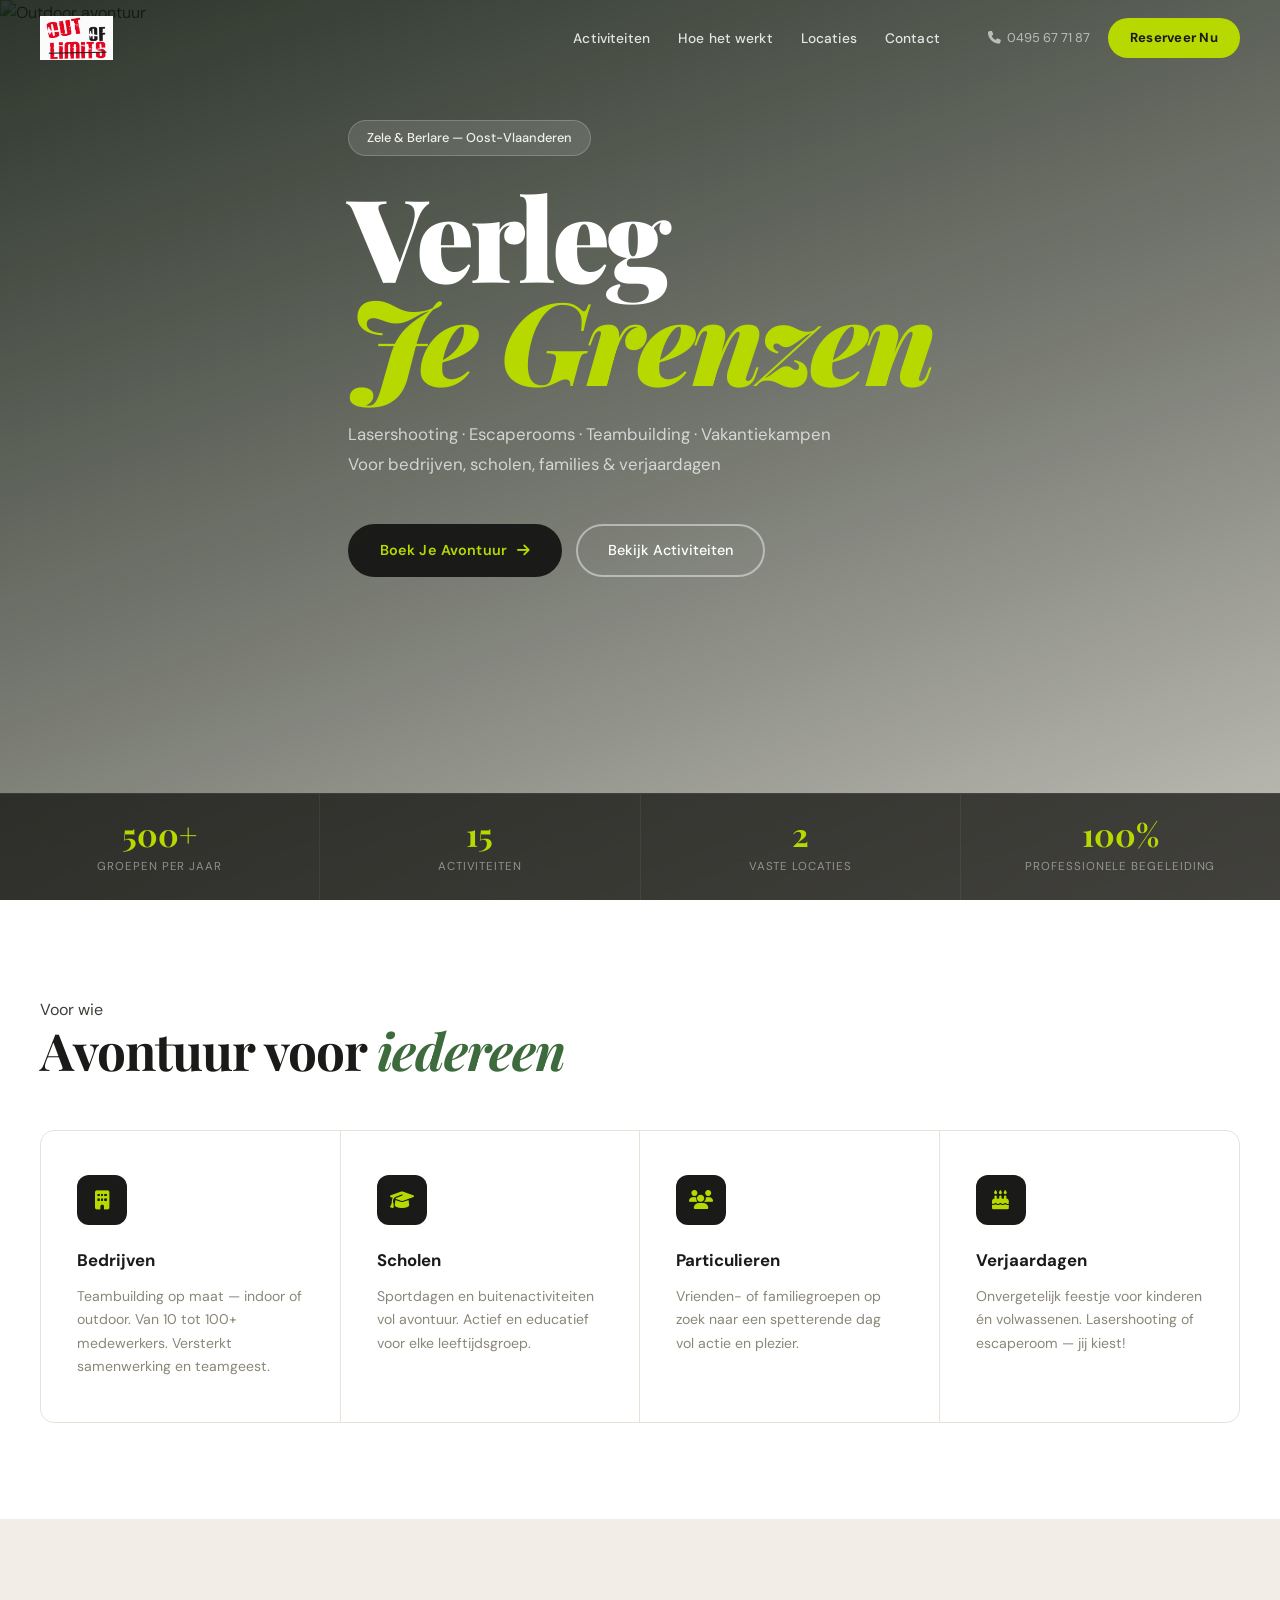
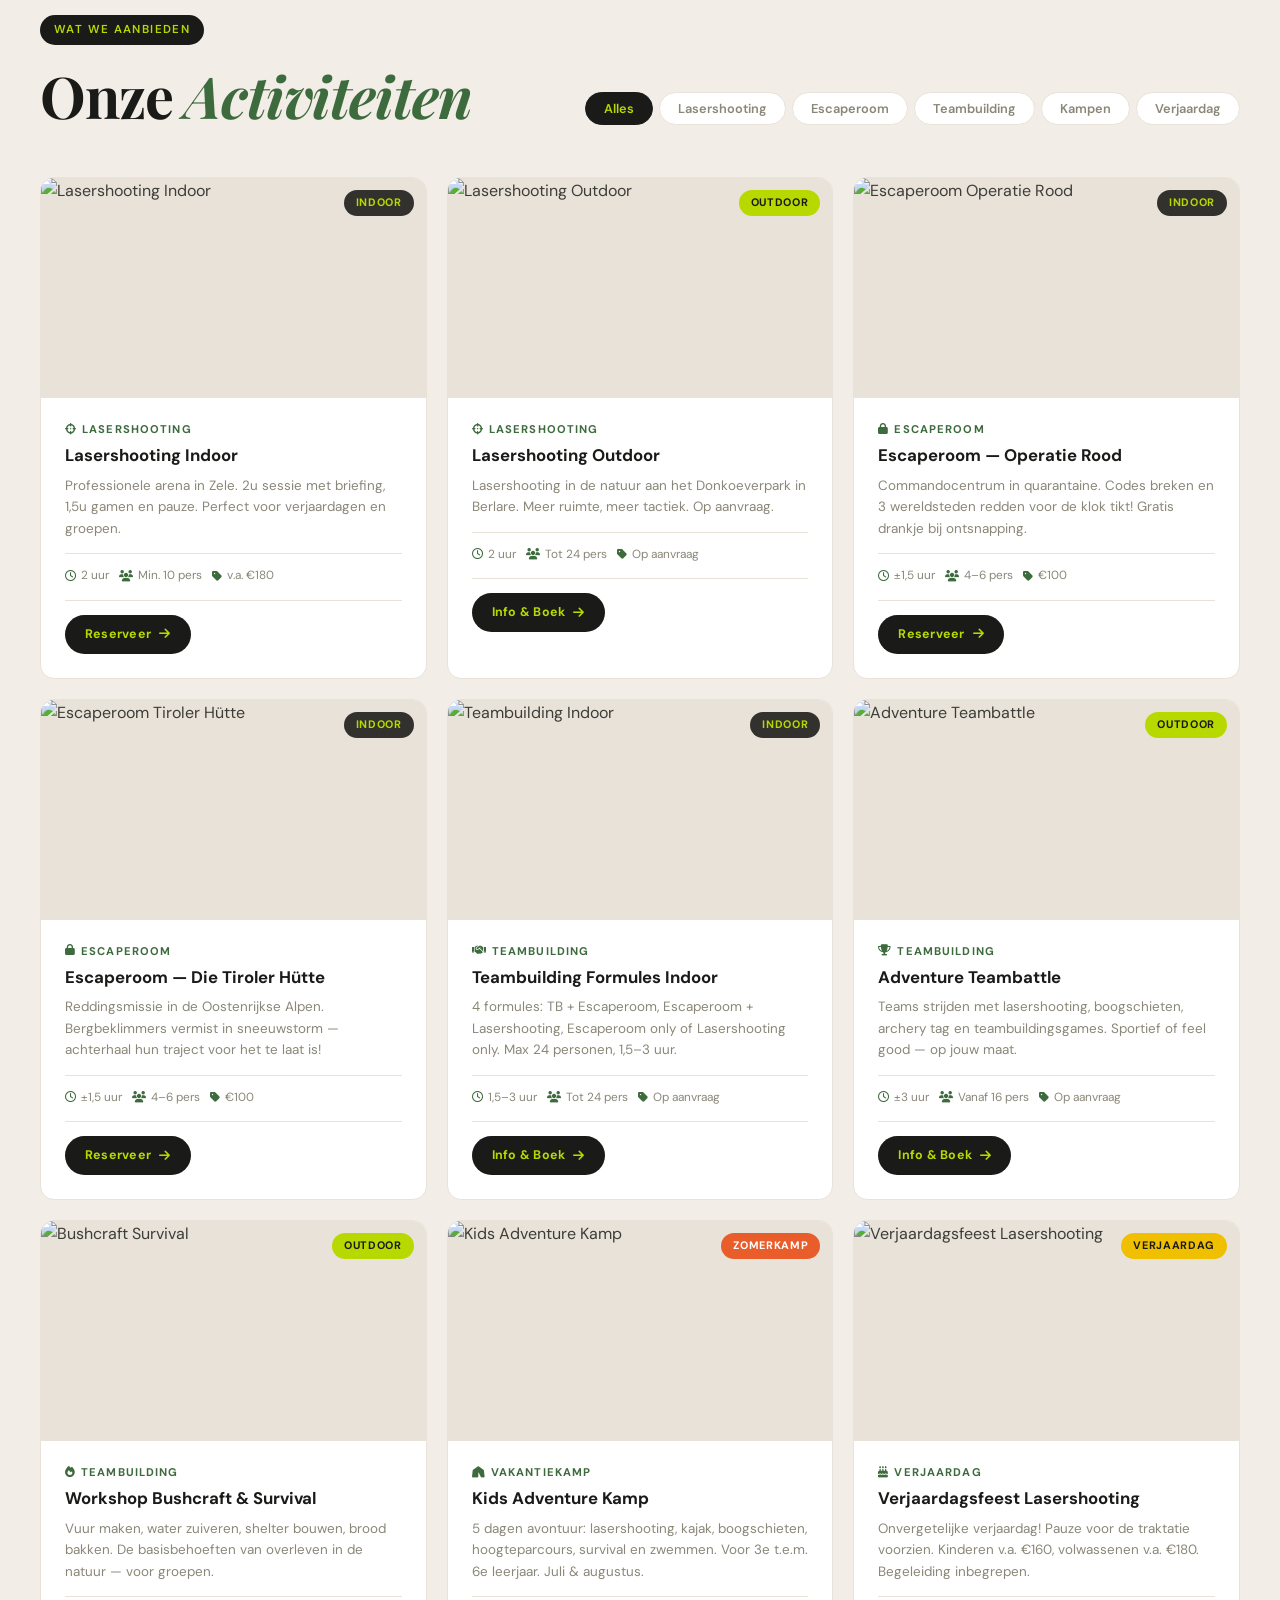
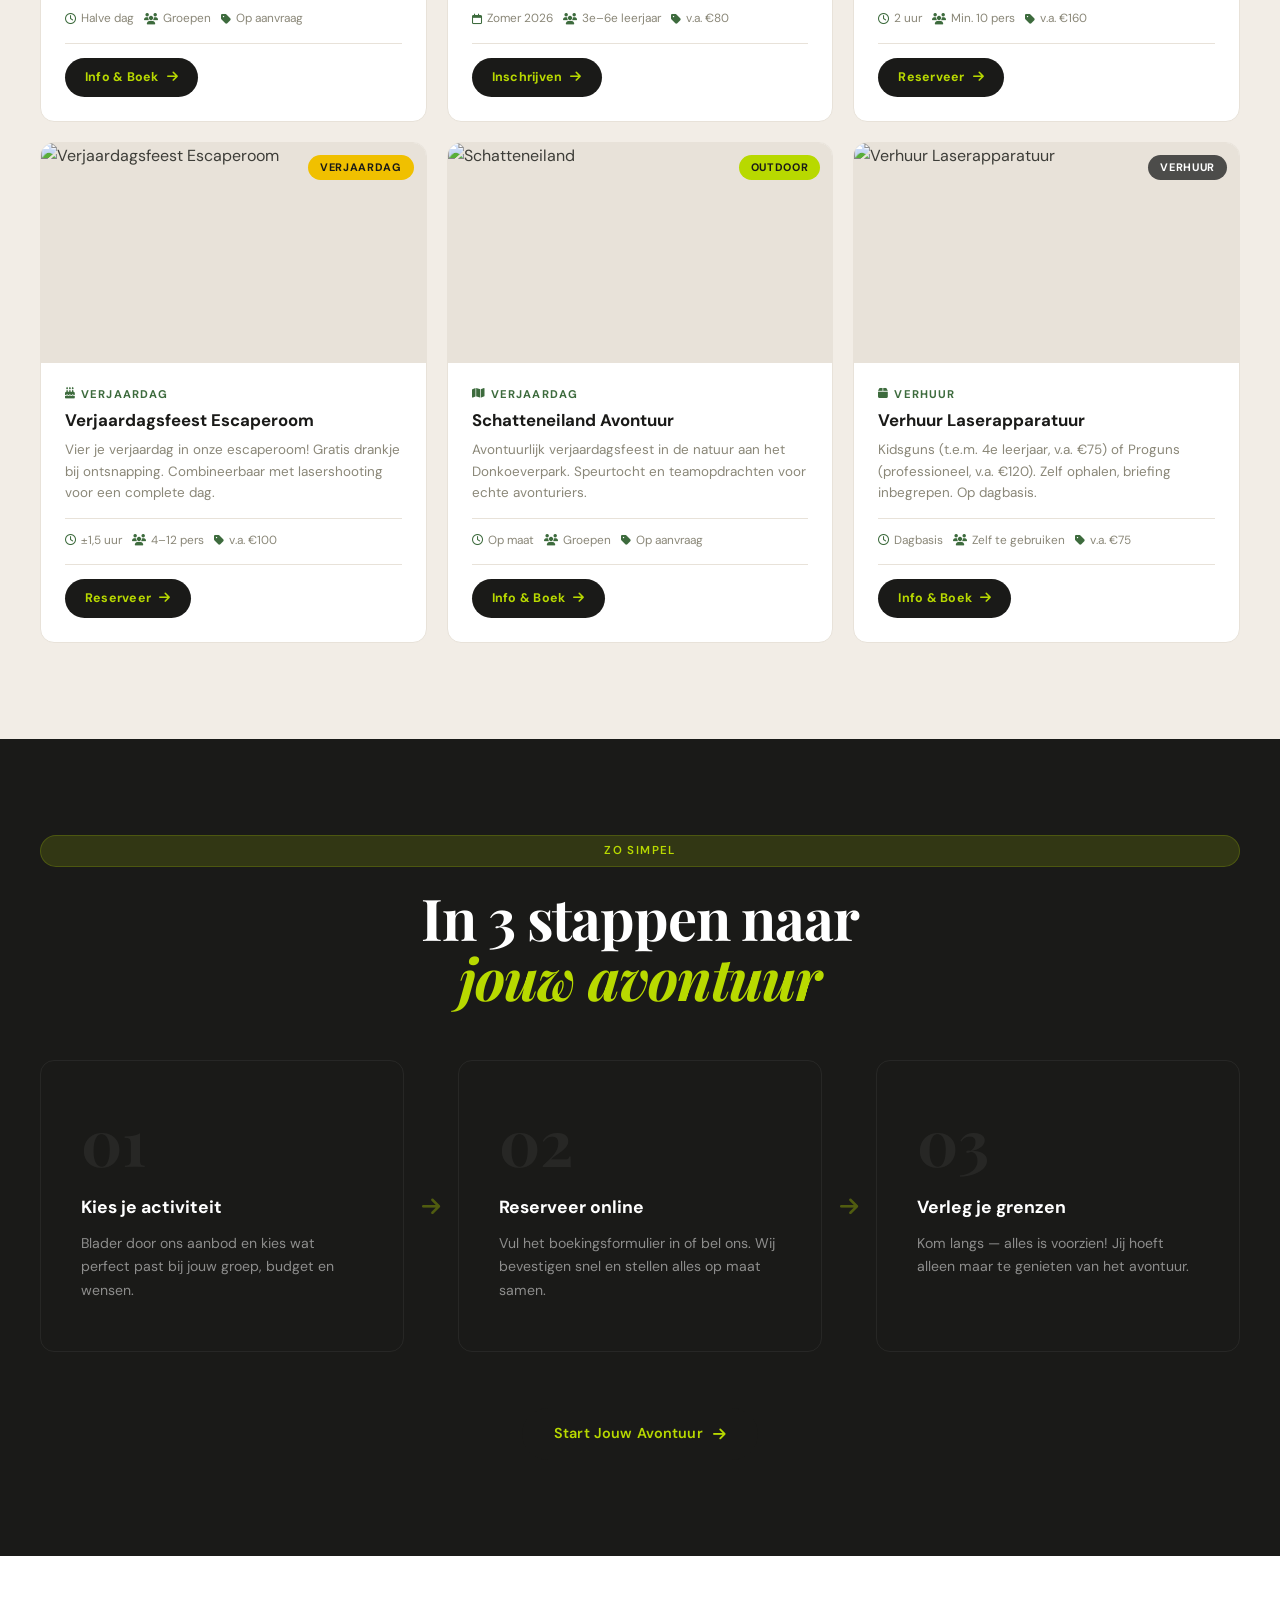
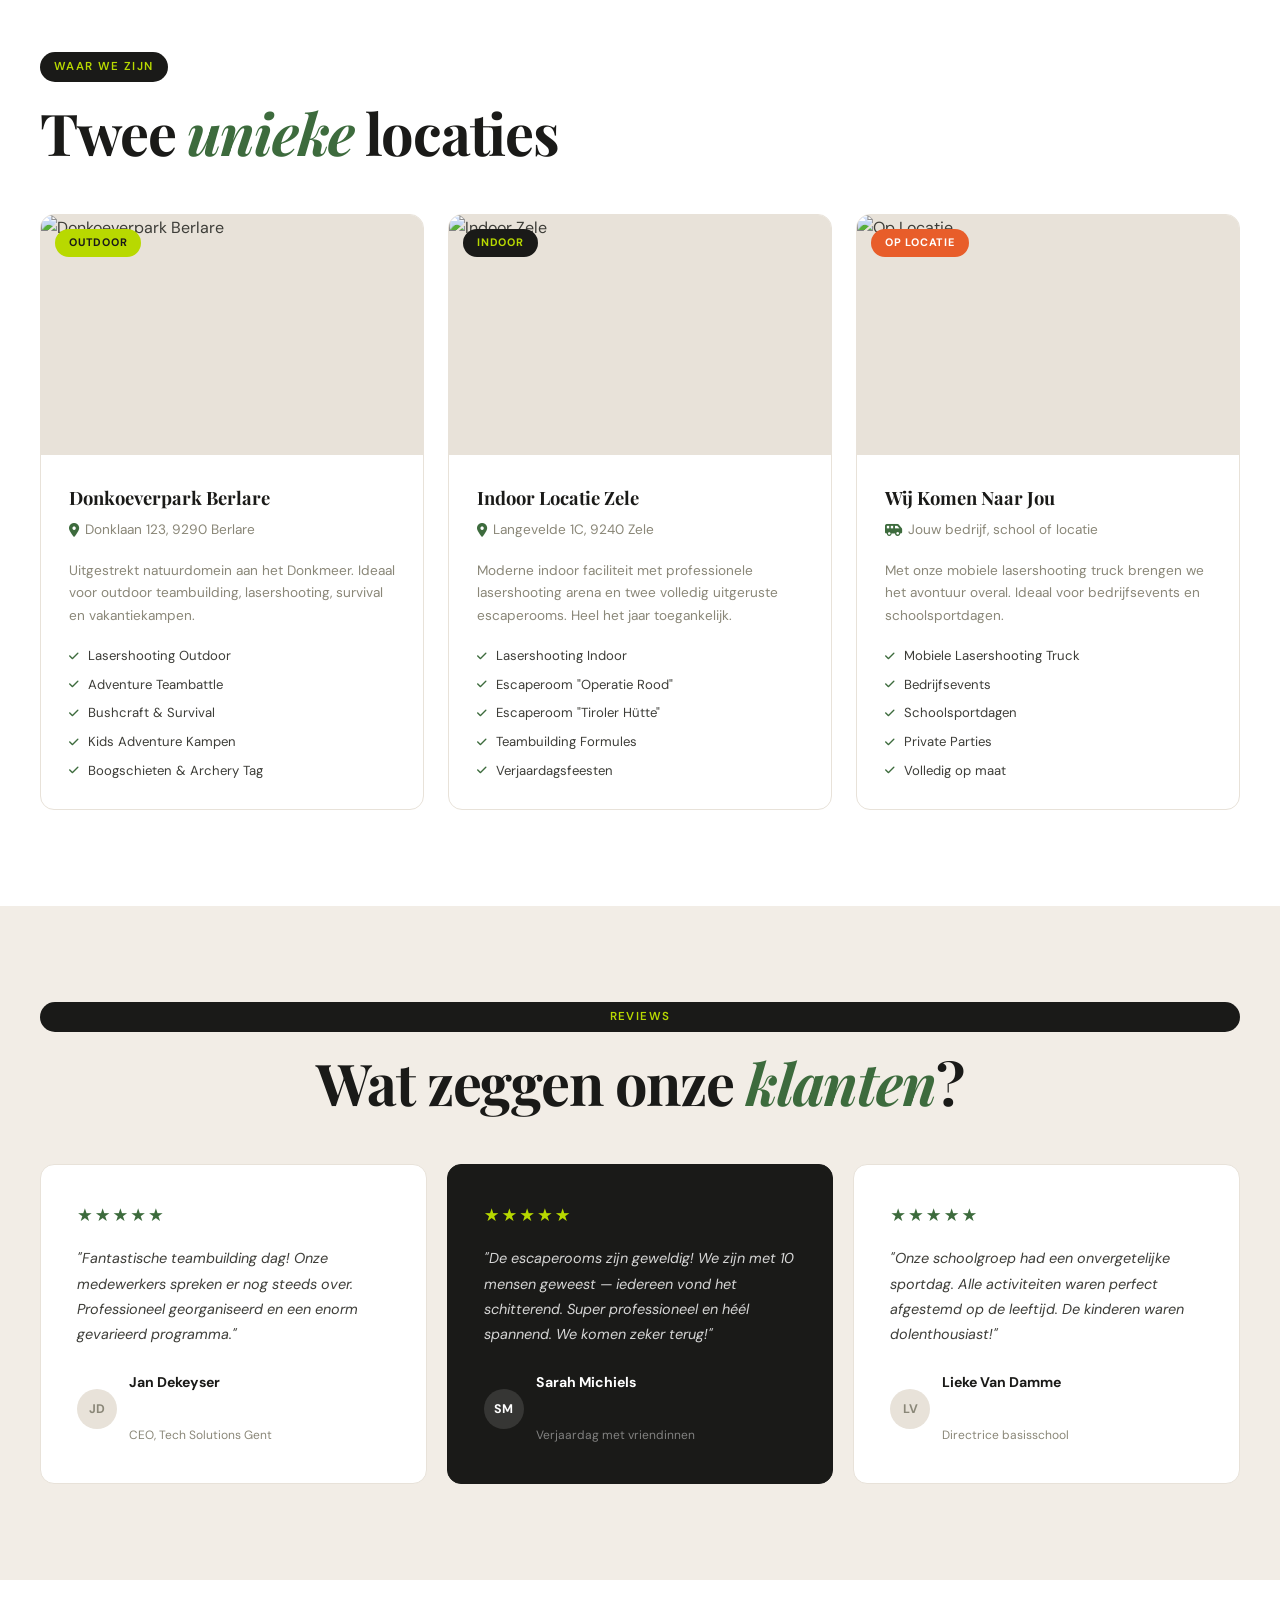
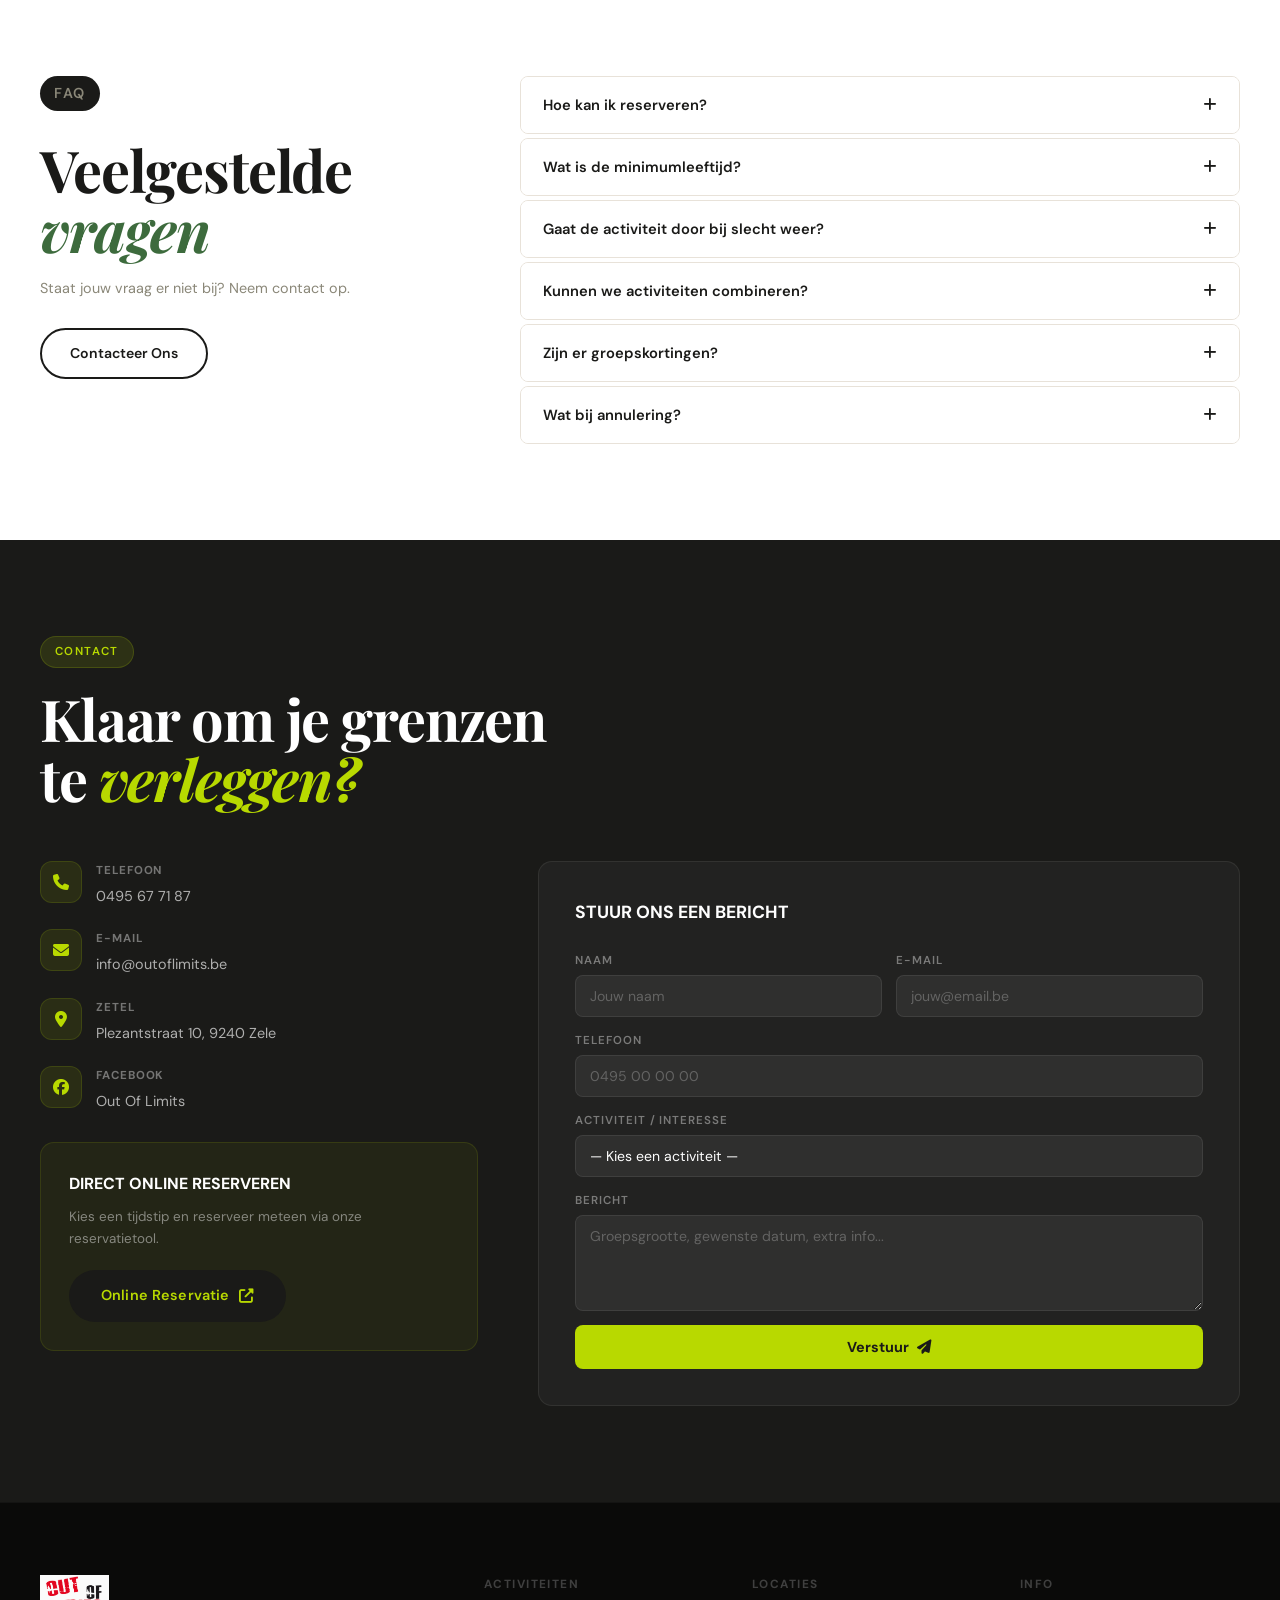
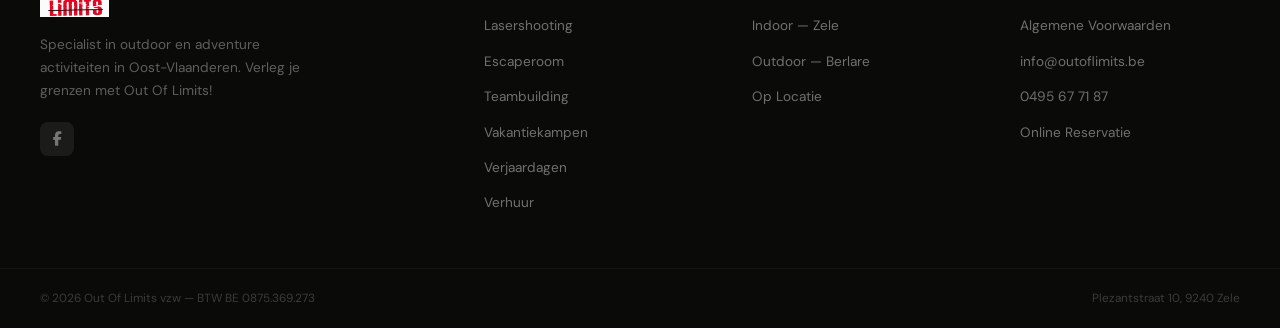
==== index.html @ dc4fd6b7 "Initial commit: OutOfLimits website" ====
<!DOCTYPE html>
<html lang="nl">
<head>
  <meta charset="UTF-8">
  <meta name="viewport" content="width=device-width, initial-scale=1.0">
  <title>Out Of Limits — Verleg Je Grenzen</title>
  <link rel="preconnect" href="https://fonts.googleapis.com">
  <link rel="preconnect" href="https://fonts.gstatic.com" crossorigin>
  <link href="https://fonts.googleapis.com/css2?family=Playfair+Display:ital,wght@0,700;0,900;1,700&family=DM+Sans:wght@300;400;500;600&display=swap" rel="stylesheet">
  <link href="https://cdnjs.cloudflare.com/ajax/libs/font-awesome/6.5.0/css/all.min.css" rel="stylesheet">
  <link rel="stylesheet" href="styles.css">
</head>
<body>

  <!-- NAV -->
  <nav class="nav" id="mainNav">
    <div class="nav-inner">
      <a href="#" class="nav-logo-wrap">
        <img src="logo.png" class="nav-logo-img" alt="Out Of Limits" onerror="this.style.display='none'">
      </a>
      <ul class="nav-menu">
        <li><a href="#activiteiten">Activiteiten</a></li>
        <li><a href="#hoe-het-werkt">Hoe het werkt</a></li>
        <li><a href="#locaties">Locaties</a></li>
        <li><a href="#contact">Contact</a></li>
      </ul>
      <div class="nav-right">
        <a href="tel:+32495677187" class="nav-tel"><i class="fa-solid fa-phone"></i> 0495 67 71 87</a>
        <a href="booking.html" class="nav-cta">Reserveer Nu</a>
      </div>
      <button class="nav-hamburger" id="navHamburger" aria-label="Menu">
        <span></span><span></span><span></span>
      </button>
    </div>
  </nav>

  <!-- MOBILE NAV -->
  <div class="mobile-nav-overlay" id="mobileNav">
    <button class="mobile-nav-close" id="mobileNavClose"><i class="fas fa-times"></i></button>
    <ul class="mobile-nav-links">
      <li><a href="#activiteiten">Activiteiten</a></li>
      <li><a href="#hoe-het-werkt">Hoe het werkt</a></li>
      <li><a href="#locaties">Locaties</a></li>
      <li><a href="#contact">Contact</a></li>
      <li><a href="booking.html" class="mobile-nav-cta">Reserveer Nu</a></li>
    </ul>
  </div>

  <!-- HERO -->
  <section class="hero" id="home">
    <div class="hero-media">
      <img
        src="https://images.pexels.com/photos/28287588/pexels-photo-28287588.jpeg?auto=compress&cs=tinysrgb&w=1920&h=1080&fit=crop"
        alt="Outdoor avontuur"
        class="hero-img"
      >
      <div class="hero-veil"></div>
    </div>
    <div class="hero-body">
      <p class="hero-eyebrow">Zele &amp; Berlare — Oost-Vlaanderen</p>
      <h1 class="hero-title">Verleg<br><em>Je Grenzen</em></h1>
      <p class="hero-sub">Lasershooting · Escaperooms · Teambuilding · Vakantiekampen<br>Voor bedrijven, scholen, families &amp; verjaardagen</p>
      <div class="hero-actions">
        <a href="booking.html" class="btn-primary">Boek Je Avontuur <i class="fa-solid fa-arrow-right"></i></a>
        <a href="#activiteiten" class="btn-ghost">Bekijk Activiteiten</a>
      </div>
    </div>
    <div class="hero-strip">
      <div class="hero-strip-item"><strong>500+</strong><span>Groepen per jaar</span></div>
      <div class="hero-strip-item"><strong>15</strong><span>Activiteiten</span></div>
      <div class="hero-strip-item"><strong>2</strong><span>Vaste locaties</span></div>
      <div class="hero-strip-item"><strong>100%</strong><span>Professionele begeleiding</span></div>
    </div>
  </section>

  <!-- INTRO -->
  <section class="intro">
    <div class="container">
      <p class="intro-tag">Voor wie</p>
      <h2 class="intro-title">Avontuur voor <em>iedereen</em></h2>
      <div class="intro-grid">
        <div class="intro-card">
          <div class="intro-icon"><i class="fa-solid fa-building"></i></div>
          <h3>Bedrijven</h3>
          <p>Teambuilding op maat — indoor of outdoor. Van 10 tot 100+ medewerkers. Versterkt samenwerking en teamgeest.</p>
        </div>
        <div class="intro-card">
          <div class="intro-icon"><i class="fa-solid fa-graduation-cap"></i></div>
          <h3>Scholen</h3>
          <p>Sportdagen en buitenactiviteiten vol avontuur. Actief en educatief voor elke leeftijdsgroep.</p>
        </div>
        <div class="intro-card">
          <div class="intro-icon"><i class="fa-solid fa-users"></i></div>
          <h3>Particulieren</h3>
          <p>Vrienden- of familiegroepen op zoek naar een spetterende dag vol actie en plezier.</p>
        </div>
        <div class="intro-card">
          <div class="intro-icon"><i class="fa-solid fa-cake-candles"></i></div>
          <h3>Verjaardagen</h3>
          <p>Onvergetelijk feestje voor kinderen én volwassenen. Lasershooting of escaperoom — jij kiest!</p>
        </div>
      </div>
    </div>
  </section>

  <!-- ACTIVITEITEN -->
  <section class="activiteiten" id="activiteiten">
    <div class="container">
      <div class="section-head">
        <div>
          <p class="section-tag">Wat we aanbieden</p>
          <h2>Onze <em>Activiteiten</em></h2>
        </div>
        <div class="act-filters">
          <button class="filter active" data-cat="all">Alles</button>
          <button class="filter" data-cat="lasershooting">Lasershooting</button>
          <button class="filter" data-cat="escaperoom">Escaperoom</button>
          <button class="filter" data-cat="teambuilding">Teambuilding</button>
          <button class="filter" data-cat="vakantiekamp">Kampen</button>
          <button class="filter" data-cat="verjaardag">Verjaardag</button>
        </div>
      </div>

      <div class="act-grid" id="actGrid">

        <article class="act-card" data-cat="lasershooting">
          <div class="act-img-wrap">
            <img src="https://images.pexels.com/photos/31107770/pexels-photo-31107770.jpeg?auto=compress&cs=tinysrgb&w=700&h=480&fit=crop" alt="Lasershooting Indoor" loading="lazy" class="act-img">
            <span class="act-tag indoor">Indoor</span>
          </div>
          <div class="act-info">
            <p class="act-category"><i class="fa-solid fa-crosshairs"></i> Lasershooting</p>
            <h3>Lasershooting Indoor</h3>
            <p class="act-desc">Professionele arena in Zele. 2u sessie met briefing, 1,5u gamen en pauze. Perfect voor verjaardagen en groepen.</p>
            <div class="act-meta">
              <span><i class="fa-regular fa-clock"></i> 2 uur</span>
              <span><i class="fa-solid fa-users"></i> Min. 10 pers</span>
              <span><i class="fa-solid fa-tag"></i> v.a. €180</span>
            </div>
            <a href="booking.html" class="act-btn">Reserveer <i class="fa-solid fa-arrow-right"></i></a>
          </div>
        </article>

        <article class="act-card" data-cat="lasershooting">
          <div class="act-img-wrap">
            <img src="https://images.pexels.com/photos/669290/pexels-photo-669290.jpeg?auto=compress&cs=tinysrgb&w=700&h=480&fit=crop" alt="Lasershooting Outdoor" loading="lazy" class="act-img">
            <span class="act-tag outdoor">Outdoor</span>
          </div>
          <div class="act-info">
            <p class="act-category"><i class="fa-solid fa-crosshairs"></i> Lasershooting</p>
            <h3>Lasershooting Outdoor</h3>
            <p class="act-desc">Lasershooting in de natuur aan het Donkoeverpark in Berlare. Meer ruimte, meer tactiek. Op aanvraag.</p>
            <div class="act-meta">
              <span><i class="fa-regular fa-clock"></i> 2 uur</span>
              <span><i class="fa-solid fa-users"></i> Tot 24 pers</span>
              <span><i class="fa-solid fa-tag"></i> Op aanvraag</span>
            </div>
            <a href="booking.html" class="act-btn">Info &amp; Boek <i class="fa-solid fa-arrow-right"></i></a>
          </div>
        </article>

        <article class="act-card" data-cat="escaperoom">
          <div class="act-img-wrap">
            <img src="https://images.pexels.com/photos/5427434/pexels-photo-5427434.jpeg?auto=compress&cs=tinysrgb&w=700&h=480&fit=crop" alt="Escaperoom Operatie Rood" loading="lazy" class="act-img">
            <span class="act-tag indoor">Indoor</span>
          </div>
          <div class="act-info">
            <p class="act-category"><i class="fa-solid fa-lock"></i> Escaperoom</p>
            <h3>Escaperoom — Operatie Rood</h3>
            <p class="act-desc">Commandocentrum in quarantaine. Codes breken en 3 wereldsteden redden voor de klok tikt! Gratis drankje bij ontsnapping.</p>
            <div class="act-meta">
              <span><i class="fa-regular fa-clock"></i> ±1,5 uur</span>
              <span><i class="fa-solid fa-users"></i> 4–6 pers</span>
              <span><i class="fa-solid fa-tag"></i> €100</span>
            </div>
            <a href="booking.html" class="act-btn">Reserveer <i class="fa-solid fa-arrow-right"></i></a>
          </div>
        </article>

        <article class="act-card" data-cat="escaperoom">
          <div class="act-img-wrap">
            <img src="https://images.pexels.com/photos/16827795/pexels-photo-16827795.jpeg?auto=compress&cs=tinysrgb&w=700&h=480&fit=crop" alt="Escaperoom Tiroler Hütte" loading="lazy" class="act-img">
            <span class="act-tag indoor">Indoor</span>
          </div>
          <div class="act-info">
            <p class="act-category"><i class="fa-solid fa-lock"></i> Escaperoom</p>
            <h3>Escaperoom — Die Tiroler Hütte</h3>
            <p class="act-desc">Reddingsmissie in de Oostenrijkse Alpen. Bergbeklimmers vermist in sneeuwstorm — achterhaal hun traject voor het te laat is!</p>
            <div class="act-meta">
              <span><i class="fa-regular fa-clock"></i> ±1,5 uur</span>
              <span><i class="fa-solid fa-users"></i> 4–6 pers</span>
              <span><i class="fa-solid fa-tag"></i> €100</span>
            </div>
            <a href="booking.html" class="act-btn">Reserveer <i class="fa-solid fa-arrow-right"></i></a>
          </div>
        </article>

        <article class="act-card" data-cat="teambuilding">
          <div class="act-img-wrap">
            <img src="https://images.pexels.com/photos/3184418/pexels-photo-3184418.jpeg?auto=compress&cs=tinysrgb&w=700&h=480&fit=crop" alt="Teambuilding Indoor" loading="lazy" class="act-img">
            <span class="act-tag indoor">Indoor</span>
          </div>
          <div class="act-info">
            <p class="act-category"><i class="fa-solid fa-handshake"></i> Teambuilding</p>
            <h3>Teambuilding Formules Indoor</h3>
            <p class="act-desc">4 formules: TB + Escaperoom, Escaperoom + Lasershooting, Escaperoom only of Lasershooting only. Max 24 personen, 1,5–3 uur.</p>
            <div class="act-meta">
              <span><i class="fa-regular fa-clock"></i> 1,5–3 uur</span>
              <span><i class="fa-solid fa-users"></i> Tot 24 pers</span>
              <span><i class="fa-solid fa-tag"></i> Op aanvraag</span>
            </div>
            <a href="booking.html" class="act-btn">Info &amp; Boek <i class="fa-solid fa-arrow-right"></i></a>
          </div>
        </article>

        <article class="act-card" data-cat="teambuilding">
          <div class="act-img-wrap">
            <img src="https://images.pexels.com/photos/15449210/pexels-photo-15449210.jpeg?auto=compress&cs=tinysrgb&w=700&h=480&fit=crop" alt="Adventure Teambattle" loading="lazy" class="act-img">
            <span class="act-tag outdoor">Outdoor</span>
          </div>
          <div class="act-info">
            <p class="act-category"><i class="fa-solid fa-trophy"></i> Teambuilding</p>
            <h3>Adventure Teambattle</h3>
            <p class="act-desc">Teams strijden met lasershooting, boogschieten, archery tag en teambuildingsgames. Sportief of feel good — op jouw maat.</p>
            <div class="act-meta">
              <span><i class="fa-regular fa-clock"></i> ±3 uur</span>
              <span><i class="fa-solid fa-users"></i> Vanaf 16 pers</span>
              <span><i class="fa-solid fa-tag"></i> Op aanvraag</span>
            </div>
            <a href="booking.html" class="act-btn">Info &amp; Boek <i class="fa-solid fa-arrow-right"></i></a>
          </div>
        </article>

        <article class="act-card" data-cat="teambuilding">
          <div class="act-img-wrap">
            <img src="https://images.pexels.com/photos/9303528/pexels-photo-9303528.jpeg?auto=compress&cs=tinysrgb&w=700&h=480&fit=crop" alt="Bushcraft Survival" loading="lazy" class="act-img">
            <span class="act-tag outdoor">Outdoor</span>
          </div>
          <div class="act-info">
            <p class="act-category"><i class="fa-solid fa-fire"></i> Teambuilding</p>
            <h3>Workshop Bushcraft &amp; Survival</h3>
            <p class="act-desc">Vuur maken, water zuiveren, shelter bouwen, brood bakken. De basisbehoeften van overleven in de natuur — voor groepen.</p>
            <div class="act-meta">
              <span><i class="fa-regular fa-clock"></i> Halve dag</span>
              <span><i class="fa-solid fa-users"></i> Groepen</span>
              <span><i class="fa-solid fa-tag"></i> Op aanvraag</span>
            </div>
            <a href="booking.html" class="act-btn">Info &amp; Boek <i class="fa-solid fa-arrow-right"></i></a>
          </div>
        </article>

        <article class="act-card" data-cat="vakantiekamp">
          <div class="act-img-wrap">
            <img src="https://images.pexels.com/photos/9291162/pexels-photo-9291162.jpeg?auto=compress&cs=tinysrgb&w=700&h=480&fit=crop" alt="Kids Adventure Kamp" loading="lazy" class="act-img">
            <span class="act-tag kamp">Zomerkamp</span>
          </div>
          <div class="act-info">
            <p class="act-category"><i class="fa-solid fa-tent"></i> Vakantiekamp</p>
            <h3>Kids Adventure Kamp</h3>
            <p class="act-desc">5 dagen avontuur: lasershooting, kajak, boogschieten, hoogteparcours, survival en zwemmen. Voor 3e t.e.m. 6e leerjaar. Juli &amp; augustus.</p>
            <div class="act-meta">
              <span><i class="fa-regular fa-calendar"></i> Zomer 2026</span>
              <span><i class="fa-solid fa-users"></i> 3e–6e leerjaar</span>
              <span><i class="fa-solid fa-tag"></i> v.a. €80</span>
            </div>
            <a href="booking.html" class="act-btn">Inschrijven <i class="fa-solid fa-arrow-right"></i></a>
          </div>
        </article>

        <article class="act-card" data-cat="verjaardag">
          <div class="act-img-wrap">
            <img src="https://images.unsplash.com/photo-1530103862676-de8c9debad1d?w=700&h=480&fit=crop&auto=format&q=75" alt="Verjaardagsfeest Lasershooting" loading="lazy" class="act-img">
            <span class="act-tag verjaardag">Verjaardag</span>
          </div>
          <div class="act-info">
            <p class="act-category"><i class="fa-solid fa-cake-candles"></i> Verjaardag</p>
            <h3>Verjaardagsfeest Lasershooting</h3>
            <p class="act-desc">Onvergetelijke verjaardag! Pauze voor de traktatie voorzien. Kinderen v.a. €160, volwassenen v.a. €180. Begeleiding inbegrepen.</p>
            <div class="act-meta">
              <span><i class="fa-regular fa-clock"></i> 2 uur</span>
              <span><i class="fa-solid fa-users"></i> Min. 10 pers</span>
              <span><i class="fa-solid fa-tag"></i> v.a. €160</span>
            </div>
            <a href="booking.html" class="act-btn">Reserveer <i class="fa-solid fa-arrow-right"></i></a>
          </div>
        </article>

        <article class="act-card" data-cat="verjaardag">
          <div class="act-img-wrap">
            <img src="https://images.unsplash.com/photo-1527529482837-4698179dc6ce?w=700&h=480&fit=crop&auto=format&q=75" alt="Verjaardagsfeest Escaperoom" loading="lazy" class="act-img">
            <span class="act-tag verjaardag">Verjaardag</span>
          </div>
          <div class="act-info">
            <p class="act-category"><i class="fa-solid fa-cake-candles"></i> Verjaardag</p>
            <h3>Verjaardagsfeest Escaperoom</h3>
            <p class="act-desc">Vier je verjaardag in onze escaperoom! Gratis drankje bij ontsnapping. Combineerbaar met lasershooting voor een complete dag.</p>
            <div class="act-meta">
              <span><i class="fa-regular fa-clock"></i> ±1,5 uur</span>
              <span><i class="fa-solid fa-users"></i> 4–12 pers</span>
              <span><i class="fa-solid fa-tag"></i> v.a. €100</span>
            </div>
            <a href="booking.html" class="act-btn">Reserveer <i class="fa-solid fa-arrow-right"></i></a>
          </div>
        </article>

        <article class="act-card" data-cat="verjaardag">
          <div class="act-img-wrap">
            <img src="https://images.pexels.com/photos/6034772/pexels-photo-6034772.jpeg?auto=compress&cs=tinysrgb&w=700&h=480&fit=crop" alt="Schatteneiland" loading="lazy" class="act-img">
            <span class="act-tag outdoor">Outdoor</span>
          </div>
          <div class="act-info">
            <p class="act-category"><i class="fa-solid fa-map"></i> Verjaardag</p>
            <h3>Schatteneiland Avontuur</h3>
            <p class="act-desc">Avontuurlijk verjaardagsfeest in de natuur aan het Donkoeverpark. Speurtocht en teamopdrachten voor echte avonturiers.</p>
            <div class="act-meta">
              <span><i class="fa-regular fa-clock"></i> Op maat</span>
              <span><i class="fa-solid fa-users"></i> Groepen</span>
              <span><i class="fa-solid fa-tag"></i> Op aanvraag</span>
            </div>
            <a href="booking.html" class="act-btn">Info &amp; Boek <i class="fa-solid fa-arrow-right"></i></a>
          </div>
        </article>

        <article class="act-card" data-cat="lasershooting">
          <div class="act-img-wrap">
            <img src="https://images.pexels.com/photos/3038343/pexels-photo-3038343.jpeg?auto=compress&cs=tinysrgb&w=700&h=480&fit=crop" alt="Verhuur Laserapparatuur" loading="lazy" class="act-img">
            <span class="act-tag verhuur">Verhuur</span>
          </div>
          <div class="act-info">
            <p class="act-category"><i class="fa-solid fa-box"></i> Verhuur</p>
            <h3>Verhuur Laserapparatuur</h3>
            <p class="act-desc">Kidsguns (t.e.m. 4e leerjaar, v.a. €75) of Proguns (professioneel, v.a. €120). Zelf ophalen, briefing inbegrepen. Op dagbasis.</p>
            <div class="act-meta">
              <span><i class="fa-regular fa-clock"></i> Dagbasis</span>
              <span><i class="fa-solid fa-users"></i> Zelf te gebruiken</span>
              <span><i class="fa-solid fa-tag"></i> v.a. €75</span>
            </div>
            <a href="booking.html" class="act-btn">Info &amp; Boek <i class="fa-solid fa-arrow-right"></i></a>
          </div>
        </article>

      </div>
    </div>
  </section>

  <!-- HOE HET WERKT -->
  <section class="hoe-het-werkt" id="hoe-het-werkt">
    <div class="container">
      <p class="section-tag centered">Zo simpel</p>
      <h2 class="centered">In 3 stappen naar<br><em>jouw avontuur</em></h2>
      <div class="steps">
        <div class="step">
          <div class="step-num">01</div>
          <h3>Kies je activiteit</h3>
          <p>Blader door ons aanbod en kies wat perfect past bij jouw groep, budget en wensen.</p>
        </div>
        <div class="step-arrow"><i class="fa-solid fa-arrow-right"></i></div>
        <div class="step">
          <div class="step-num">02</div>
          <h3>Reserveer online</h3>
          <p>Vul het boekingsformulier in of bel ons. Wij bevestigen snel en stellen alles op maat samen.</p>
        </div>
        <div class="step-arrow"><i class="fa-solid fa-arrow-right"></i></div>
        <div class="step">
          <div class="step-num">03</div>
          <h3>Verleg je grenzen</h3>
          <p>Kom langs — alles is voorzien! Jij hoeft alleen maar te genieten van het avontuur.</p>
        </div>
      </div>
      <div class="steps-cta">
        <a href="booking.html" class="btn-primary">Start Jouw Avontuur <i class="fa-solid fa-arrow-right"></i></a>
      </div>
    </div>
  </section>

  <!-- LOCATIES -->
  <section class="locaties" id="locaties">
    <div class="container">
      <p class="section-tag">Waar we zijn</p>
      <h2>Twee <em>unieke</em> locaties</h2>
      <div class="loc-grid">

        <div class="loc-card">
          <div class="loc-img-wrap">
            <img src="https://images.unsplash.com/photo-1448375240586-882707db888b?w=800&h=520&fit=crop&auto=format&q=75" alt="Donkoeverpark Berlare" loading="lazy" class="loc-img">
            <span class="loc-badge outdoor">Outdoor</span>
          </div>
          <div class="loc-body">
            <h3>Donkoeverpark Berlare</h3>
            <p class="loc-address"><i class="fa-solid fa-location-dot"></i> Donklaan 123, 9290 Berlare</p>
            <p>Uitgestrekt natuurdomein aan het Donkmeer. Ideaal voor outdoor teambuilding, lasershooting, survival en vakantiekampen.</p>
            <ul class="loc-list">
              <li><i class="fa-solid fa-check"></i> Lasershooting Outdoor</li>
              <li><i class="fa-solid fa-check"></i> Adventure Teambattle</li>
              <li><i class="fa-solid fa-check"></i> Bushcraft &amp; Survival</li>
              <li><i class="fa-solid fa-check"></i> Kids Adventure Kampen</li>
              <li><i class="fa-solid fa-check"></i> Boogschieten &amp; Archery Tag</li>
            </ul>
          </div>
        </div>

        <div class="loc-card">
          <div class="loc-img-wrap">
            <img src="https://images.unsplash.com/photo-1497366216548-37526070297c?w=800&h=520&fit=crop&auto=format&q=75" alt="Indoor Zele" loading="lazy" class="loc-img">
            <span class="loc-badge indoor">Indoor</span>
          </div>
          <div class="loc-body">
            <h3>Indoor Locatie Zele</h3>
            <p class="loc-address"><i class="fa-solid fa-location-dot"></i> Langevelde 1C, 9240 Zele</p>
            <p>Moderne indoor faciliteit met professionele lasershooting arena en twee volledig uitgeruste escaperooms. Heel het jaar toegankelijk.</p>
            <ul class="loc-list">
              <li><i class="fa-solid fa-check"></i> Lasershooting Indoor</li>
              <li><i class="fa-solid fa-check"></i> Escaperoom "Operatie Rood"</li>
              <li><i class="fa-solid fa-check"></i> Escaperoom "Tiroler Hütte"</li>
              <li><i class="fa-solid fa-check"></i> Teambuilding Formules</li>
              <li><i class="fa-solid fa-check"></i> Verjaardagsfeesten</li>
            </ul>
          </div>
        </div>

        <div class="loc-card">
          <div class="loc-img-wrap">
            <img src="https://images.unsplash.com/photo-1504280390367-361c6d9f38f4?w=800&q=75&auto=format&fit=crop" alt="Op Locatie" loading="lazy" class="loc-img">
            <span class="loc-badge mobiel">Op Locatie</span>
          </div>
          <div class="loc-body">
            <h3>Wij Komen Naar Jou</h3>
            <p class="loc-address"><i class="fa-solid fa-van-shuttle"></i> Jouw bedrijf, school of locatie</p>
            <p>Met onze mobiele lasershooting truck brengen we het avontuur overal. Ideaal voor bedrijfsevents en schoolsportdagen.</p>
            <ul class="loc-list">
              <li><i class="fa-solid fa-check"></i> Mobiele Lasershooting Truck</li>
              <li><i class="fa-solid fa-check"></i> Bedrijfsevents</li>
              <li><i class="fa-solid fa-check"></i> Schoolsportdagen</li>
              <li><i class="fa-solid fa-check"></i> Private Parties</li>
              <li><i class="fa-solid fa-check"></i> Volledig op maat</li>
            </ul>
          </div>
        </div>

      </div>
    </div>
  </section>

  <!-- REVIEWS -->
  <section class="reviews">
    <div class="container">
      <p class="section-tag centered">Reviews</p>
      <h2 class="centered">Wat zeggen onze <em>klanten</em>?</h2>
      <div class="reviews-grid">
        <div class="review-card">
          <div class="review-stars">★★★★★</div>
          <p>"Fantastische teambuilding dag! Onze medewerkers spreken er nog steeds over. Professioneel georganiseerd en een enorm gevarieerd programma."</p>
          <div class="review-author">
            <div class="review-avatar">JD</div>
            <div><strong>Jan Dekeyser</strong><br><small>CEO, Tech Solutions Gent</small></div>
          </div>
        </div>
        <div class="review-card review-featured">
          <div class="review-stars">★★★★★</div>
          <p>"De escaperooms zijn geweldig! We zijn met 10 mensen geweest — iedereen vond het schitterend. Super professioneel en héél spannend. We komen zeker terug!"</p>
          <div class="review-author">
            <div class="review-avatar">SM</div>
            <div><strong>Sarah Michiels</strong><br><small>Verjaardag met vriendinnen</small></div>
          </div>
        </div>
        <div class="review-card">
          <div class="review-stars">★★★★★</div>
          <p>"Onze schoolgroep had een onvergetelijke sportdag. Alle activiteiten waren perfect afgestemd op de leeftijd. De kinderen waren dolenthousiast!"</p>
          <div class="review-author">
            <div class="review-avatar">LV</div>
            <div><strong>Lieke Van Damme</strong><br><small>Directrice basisschool</small></div>
          </div>
        </div>
      </div>
    </div>
  </section>

  <!-- FAQ -->
  <section class="faq">
    <div class="container faq-container">
      <div class="faq-left">
        <p class="section-tag">FAQ</p>
        <h2>Veelgestelde<br><em>vragen</em></h2>
        <p>Staat jouw vraag er niet bij? Neem contact op.</p>
        <a href="#contact" class="btn-outline">Contacteer Ons</a>
      </div>
      <div class="faq-items" id="faqItems">
        <div class="faq-item">
          <button class="faq-btn">Hoe kan ik reserveren? <i class="fa-solid fa-plus"></i></button>
          <div class="faq-ans"><p>Online via ons reservatieformulier, of bel 0495 67 71 87. Je krijgt snel een bevestiging per e-mail.</p></div>
        </div>
        <div class="faq-item">
          <button class="faq-btn">Wat is de minimumleeftijd? <i class="fa-solid fa-plus"></i></button>
          <div class="faq-ans"><p>Lasershooting: aanbevolen vanaf 8 jaar. Escaperooms: best vanaf 12 jaar. Vakantiekampen: minimum 3e leerjaar (±8-9 jaar).</p></div>
        </div>
        <div class="faq-item">
          <button class="faq-btn">Gaat de activiteit door bij slecht weer? <i class="fa-solid fa-plus"></i></button>
          <div class="faq-ans"><p>Indoor activiteiten altijd. Outdoor bekijken we per situatie — bij hevige regen passen we aan of verschuiven naar een andere datum.</p></div>
        </div>
        <div class="faq-item">
          <button class="faq-btn">Kunnen we activiteiten combineren? <i class="fa-solid fa-plus"></i></button>
          <div class="faq-ans"><p>Absoluut! Combinaties zijn populair: escaperoom + lasershooting, teambattle + bushcraft... Vraag een programma op maat.</p></div>
        </div>
        <div class="faq-item">
          <button class="faq-btn">Zijn er groepskortingen? <i class="fa-solid fa-plus"></i></button>
          <div class="faq-ans"><p>Voor grote groepen (20+) of meerdere activiteiten maken we graag een voorstel op maat. Vraag vrijblijvend een offerte aan.</p></div>
        </div>
        <div class="faq-item">
          <button class="faq-btn">Wat bij annulering? <i class="fa-solid fa-plus"></i></button>
          <div class="faq-ans"><p>Neem tijdig contact op. We zoeken samen naar een oplossing. Verzet van datum is vaak mogelijk conform onze algemene voorwaarden.</p></div>
        </div>
      </div>
    </div>
  </section>

  <!-- CONTACT -->
  <section class="contact" id="contact">
    <div class="container">
      <p class="section-tag">Contact</p>
      <h2>Klaar om je grenzen<br>te <em>verleggen?</em></h2>
      <div class="contact-grid">

        <div class="contact-left">
          <div class="contact-item">
            <div class="cicon"><i class="fa-solid fa-phone"></i></div>
            <div><strong>Telefoon</strong><a href="tel:+32495677187">0495 67 71 87</a></div>
          </div>
          <div class="contact-item">
            <div class="cicon"><i class="fa-solid fa-envelope"></i></div>
            <div><strong>E-mail</strong><a href="mailto:info@outoflimits.be">info@outoflimits.be</a></div>
          </div>
          <div class="contact-item">
            <div class="cicon"><i class="fa-solid fa-location-dot"></i></div>
            <div><strong>Zetel</strong><span>Plezantstraat 10, 9240 Zele</span></div>
          </div>
          <div class="contact-item">
            <div class="cicon"><i class="fa-brands fa-facebook"></i></div>
            <div><strong>Facebook</strong><a href="https://www.facebook.com/www.outoflimits.be/" target="_blank" rel="noopener">Out Of Limits</a></div>
          </div>
          <div class="contact-reservatie">
            <h3>Direct online reserveren</h3>
            <p>Kies een tijdstip en reserveer meteen via onze reservatietool.</p>
            <a href="https://reservaties.outoflimits.be/" target="_blank" rel="noopener" class="btn-primary">
              Online Reservatie <i class="fa-solid fa-external-link-alt"></i>
            </a>
          </div>
        </div>

        <form class="contact-form" id="contactForm">
          <h3>Stuur ons een bericht</h3>
          <div class="form-row">
            <div class="fg">
              <label>Naam</label>
              <input type="text" name="name" placeholder="Jouw naam" required>
            </div>
            <div class="fg">
              <label>E-mail</label>
              <input type="email" name="email" placeholder="jouw@email.be" required>
            </div>
          </div>
          <div class="fg">
            <label>Telefoon</label>
            <input type="tel" name="phone" placeholder="0495 00 00 00">
          </div>
          <div class="fg">
            <label>Activiteit / Interesse</label>
            <select name="activity">
              <option value="">— Kies een activiteit —</option>
              <option>Lasershooting Indoor</option>
              <option>Lasershooting Outdoor</option>
              <option>Escaperoom</option>
              <option>Teambuilding</option>
              <option>Vakantiekamp Kids</option>
              <option>Verjaardagsfeest</option>
              <option>Verhuur apparatuur</option>
              <option>Offerte op maat</option>
            </select>
          </div>
          <div class="fg">
            <label>Bericht</label>
            <textarea name="message" rows="4" placeholder="Groepsgrootte, gewenste datum, extra info..."></textarea>
          </div>
          <button type="submit" class="btn-submit">Verstuur <i class="fa-solid fa-paper-plane"></i></button>
          <div id="contactStatus" class="form-status"></div>
        </form>

      </div>
    </div>
  </section>

  <!-- FOOTER -->
  <footer class="footer">
    <div class="footer-top">
      <div class="footer-brand">
        <img src="logo.png" alt="Out Of Limits" class="footer-logo" onerror="this.style.display='none'">
        <p>Specialist in outdoor en adventure activiteiten in Oost-Vlaanderen. Verleg je grenzen met Out Of Limits!</p>
        <a href="https://www.facebook.com/www.outoflimits.be/" target="_blank" rel="noopener" class="footer-fb"><i class="fa-brands fa-facebook-f"></i></a>
      </div>
      <div class="footer-col">
        <h4>Activiteiten</h4>
        <ul>
          <li><a href="#activiteiten">Lasershooting</a></li>
          <li><a href="#activiteiten">Escaperoom</a></li>
          <li><a href="#activiteiten">Teambuilding</a></li>
          <li><a href="#activiteiten">Vakantiekampen</a></li>
          <li><a href="#activiteiten">Verjaardagen</a></li>
          <li><a href="#activiteiten">Verhuur</a></li>
        </ul>
      </div>
      <div class="footer-col">
        <h4>Locaties</h4>
        <ul>
          <li><a href="#locaties">Indoor — Zele</a></li>
          <li><a href="#locaties">Outdoor — Berlare</a></li>
          <li><a href="#locaties">Op Locatie</a></li>
        </ul>
      </div>
      <div class="footer-col">
        <h4>Info</h4>
        <ul>
          <li><a href="https://www.outoflimits.be/nl/Algemene-voorwaarden/" target="_blank">Algemene Voorwaarden</a></li>
          <li><a href="mailto:info@outoflimits.be">info@outoflimits.be</a></li>
          <li><a href="tel:+32495677187">0495 67 71 87</a></li>
          <li><a href="https://reservaties.outoflimits.be/" target="_blank">Online Reservatie</a></li>
        </ul>
      </div>
    </div>
    <div class="footer-bottom">
      <span>© 2026 Out Of Limits vzw — BTW BE 0875.369.273</span>
      <span>Plezantstraat 10, 9240 Zele</span>
    </div>
  </footer>

  <script src="script.js"></script>
</body>
</html>
---- styles.css ----
/* =============================================================
   OUT OF LIMITS — plan-co inspired design
   Cream/off-white, big editorial typography, clean cards
   ============================================================= */

/* ---- TOKENS ---- */
:root {
  --cream:   #f2ede6;
  --cream2:  #e8e2d9;
  --dark:    #1a1a18;
  --body:    #3d3d38;
  --muted:   #8a8778;
  --white:   #ffffff;
  --black:   #0a0a09;
  --green:   #2a4a2a;
  --accent:  #3d6b3d;
  --lime:    #b8d900;

  --r:     14px;
  --r-sm:  8px;
  --r-pill: 999px;
  --sh:    0 2px 16px rgba(26,26,24,.07);
  --sh-h:  0 8px 40px rgba(26,26,24,.13);
  --ease:  cubic-bezier(.4,0,.2,1);
  --t:     .28s var(--ease);
}

/* ---- RESET ---- */
*,*::before,*::after { box-sizing:border-box; margin:0; padding:0; }
html { scroll-behavior:smooth; font-size:16px; }
body {
  font-family: 'DM Sans', system-ui, sans-serif;
  background: var(--cream);
  color: var(--body);
  line-height: 1.65;
  overflow-x: hidden;
  -webkit-font-smoothing: antialiased;
}
a { color:inherit; text-decoration:none; }
ul { list-style:none; }
button { font-family:inherit; cursor:pointer; }

/* ---- IMG (targeted, not global) ---- */
.hero-img,
.act-img,
.loc-img { display:block; width:100%; height:100%; object-fit:cover; }

/* ---- CONTAINER ---- */
.container {
  max-width: 1280px;
  margin: 0 auto;
  padding: 0 40px;
}

/* ---- TYPOGRAPHY ---- */
h2 {
  font-family: 'Playfair Display', Georgia, serif;
  font-size: clamp(2.4rem, 4.5vw, 4.2rem);
  font-weight: 700;
  color: var(--dark);
  line-height: 1.05;
  margin-bottom: 52px;
  letter-spacing: -.02em;
}
h2 em { font-style: italic; color: var(--accent); }
h2.centered { text-align:center; }
h3 {
  font-family: 'Playfair Display', Georgia, serif;
  font-size: 1.3rem;
  font-weight: 700;
  color: var(--dark);
  margin-bottom: 8px;
}
p { color: var(--body); line-height: 1.7; }

.section-tag {
  display: inline-block;
  background: var(--dark);
  color: var(--lime);
  font-size: .72rem;
  font-weight: 600;
  letter-spacing: .12em;
  text-transform: uppercase;
  padding: 5px 14px;
  border-radius: var(--r-pill);
  margin-bottom: 20px;
}
.section-tag.centered { display:block; text-align:center; }

/* ---- BUTTONS ---- */
.btn-primary {
  display: inline-flex;
  align-items: center;
  gap: 10px;
  background: var(--dark);
  color: var(--lime);
  padding: 14px 32px;
  border-radius: var(--r-pill);
  font-size: .9rem;
  font-weight: 600;
  letter-spacing: .01em;
  transition: var(--t);
  white-space: nowrap;
}
.btn-primary:hover { background: var(--green); transform:translateY(-2px); box-shadow: var(--sh-h); }

.btn-ghost {
  display: inline-flex;
  align-items: center;
  gap: 10px;
  border: 2px solid rgba(255,255,255,.45);
  color: var(--white);
  padding: 13px 30px;
  border-radius: var(--r-pill);
  font-size: .9rem;
  font-weight: 500;
  transition: var(--t);
  white-space: nowrap;
}
.btn-ghost:hover { border-color:var(--white); background:rgba(255,255,255,.1); }

.btn-outline {
  display: inline-flex;
  align-items: center;
  gap: 10px;
  border: 2px solid var(--dark);
  color: var(--dark);
  padding: 12px 28px;
  border-radius: var(--r-pill);
  font-size: .88rem;
  font-weight: 600;
  transition: var(--t);
}
.btn-outline:hover { background:var(--dark); color:var(--lime); }

/* =========================================================
   NAV
   ========================================================= */
.nav {
  position: fixed;
  top: 0; left: 0; right: 0;
  z-index: 500;
  padding: 16px 0;
  transition: var(--t);
}
.nav.scrolled {
  background: rgba(242,237,230,.94);
  backdrop-filter: blur(20px);
  -webkit-backdrop-filter: blur(20px);
  padding: 10px 0;
  box-shadow: 0 1px 0 rgba(26,26,24,.08), var(--sh);
}
.nav-inner {
  max-width: 1280px;
  margin: 0 auto;
  padding: 0 40px;
  display: flex;
  align-items: center;
  gap: 28px;
}
.nav-logo-wrap { flex-shrink:0; display:flex; align-items:center; }
.nav-logo-img { height: 44px; width: auto; display: block; object-fit: contain; }

.nav-menu {
  display: flex;
  gap: 28px;
  margin-left: auto;
}
.nav-menu a {
  font-size: .86rem;
  font-weight: 500;
  color: rgba(255,255,255,.85);
  transition: var(--t);
  letter-spacing: .01em;
}
.nav.scrolled .nav-menu a { color: var(--body); }
.nav-menu a:hover { color:var(--white); }
.nav.scrolled .nav-menu a:hover { color:var(--dark); }

.nav-right {
  display: flex;
  align-items: center;
  gap: 18px;
  margin-left: 20px;
}
.nav-tel {
  font-size: .8rem;
  color: rgba(255,255,255,.6);
  display: flex;
  align-items: center;
  gap: 6px;
  transition: var(--t);
}
.nav-tel:hover { color:var(--white); }
.nav.scrolled .nav-tel { color:var(--muted); }
.nav.scrolled .nav-tel:hover { color:var(--dark); }

.nav-cta {
  background: var(--lime);
  color: var(--dark);
  padding: 9px 22px;
  border-radius: var(--r-pill);
  font-size: .82rem;
  font-weight: 700;
  letter-spacing: .02em;
  transition: var(--t);
  white-space: nowrap;
}
.nav-cta:hover { background: var(--white); transform:translateY(-1px); box-shadow:var(--sh); }

.nav-hamburger {
  display: none;
  flex-direction: column;
  gap: 5px;
  background: none;
  border: none;
  padding: 6px;
  margin-left: auto;
}
.nav-hamburger span {
  display: block;
  width: 24px; height: 2px;
  background: var(--white);
  border-radius: 2px;
  transition: var(--t);
}
.nav.scrolled .nav-hamburger span { background: var(--dark); }

/* =========================================================
   MOBILE NAV
   ========================================================= */
.mobile-nav-overlay {
  position: fixed;
  inset: 0;
  background: var(--dark);
  z-index: 9999;
  display: none;
  flex-direction: column;
  align-items: center;
  justify-content: center;
}
.mobile-nav-overlay.open { display:flex; }
.mobile-nav-close {
  position: absolute;
  top: 24px; right: 28px;
  background: none;
  border: none;
  color: var(--white);
  font-size: 1.5rem;
  cursor: pointer;
}
.mobile-nav-links {
  display: flex;
  flex-direction: column;
  align-items: center;
  gap: 6px;
}
.mobile-nav-links a {
  font-family: 'Playfair Display', serif;
  font-size: clamp(2rem, 7vw, 3rem);
  font-weight: 700;
  color: rgba(255,255,255,.8);
  padding: 8px 28px;
  transition: var(--t);
  letter-spacing: -.01em;
}
.mobile-nav-links a:hover { color:var(--lime); }
.mobile-nav-cta {
  margin-top: 20px;
  background: var(--lime) !important;
  color: var(--dark) !important;
  border-radius: var(--r-pill);
  font-family: 'DM Sans', sans-serif !important;
  font-size: .95rem !important;
  font-weight: 700 !important;
  padding: 13px 40px !important;
}

/* =========================================================
   HERO
   ========================================================= */
.hero {
  position: relative;
  min-height: 100vh;
  display: flex;
  flex-direction: column;
  justify-content: center;
  overflow: hidden;
}
.hero-media {
  position: absolute;
  inset: 0;
}
.hero-img { animation: heroZoom 14s ease-out forwards; }
@keyframes heroZoom { from { transform:scale(1.08); } to { transform:scale(1.0); } }
.hero-veil {
  position: absolute;
  inset: 0;
  background: linear-gradient(160deg,
    rgba(10,20,10,.85) 0%,
    rgba(10,20,10,.55) 50%,
    rgba(10,20,10,.2) 100%
  );
}
.hero-body {
  position: relative;
  z-index: 2;
  max-width: 1280px;
  margin: 0 auto;
  padding: 120px 40px 60px;
}
.hero-eyebrow {
  display: inline-flex;
  align-items: center;
  gap: 8px;
  background: rgba(255,255,255,.12);
  border: 1px solid rgba(255,255,255,.2);
  backdrop-filter: blur(10px);
  color: rgba(255,255,255,.9);
  font-size: .8rem;
  font-weight: 500;
  padding: 6px 18px;
  border-radius: var(--r-pill);
  margin-bottom: 28px;
  width: fit-content;
}
.hero-title {
  font-family: 'Playfair Display', Georgia, serif;
  font-size: clamp(4rem, 9vw, 9.5rem);
  font-weight: 900;
  color: var(--white);
  line-height: .9;
  letter-spacing: -.03em;
  margin-bottom: 28px;
}
.hero-title em { font-style: italic; color: var(--lime); }
.hero-sub {
  color: rgba(255,255,255,.7);
  font-size: 1.05rem;
  max-width: 520px;
  margin-bottom: 44px;
  line-height: 1.8;
}
.hero-actions { display:flex; gap:14px; flex-wrap:wrap; }

.hero-strip {
  position: relative;
  z-index: 2;
  display: flex;
  background: rgba(10,10,8,.7);
  backdrop-filter: blur(18px);
  border-top: 1px solid rgba(255,255,255,.06);
  margin-top: auto;
}
.hero-strip-item {
  flex: 1;
  padding: 22px 32px;
  text-align: center;
  border-right: 1px solid rgba(255,255,255,.06);
}
.hero-strip-item:last-child { border-right:none; }
.hero-strip-item strong {
  display: block;
  font-family: 'Playfair Display', serif;
  font-size: 2rem;
  font-weight: 700;
  color: var(--lime);
  line-height: 1.1;
}
.hero-strip-item span {
  font-size: .72rem;
  color: rgba(255,255,255,.45);
  text-transform: uppercase;
  letter-spacing: .08em;
}

/* =========================================================
   INTRO
   ========================================================= */
.intro {
  background: var(--white);
  padding: 96px 0;
}
.intro-tag { /* same as .section-tag */ }
.intro-title {
  font-family: 'Playfair Display', serif;
  font-size: clamp(2.2rem, 4vw, 3.8rem);
  font-weight: 700;
  color: var(--dark);
  line-height: 1.08;
  letter-spacing: -.02em;
  margin-bottom: 52px;
}
.intro-title em { font-style:italic; color:var(--accent); }
.intro-grid {
  display: grid;
  grid-template-columns: repeat(4, 1fr);
  gap: 0;
  border: 1px solid var(--cream2);
  border-radius: var(--r);
  overflow: hidden;
}
.intro-card {
  padding: 44px 36px;
  border-right: 1px solid var(--cream2);
  transition: var(--t);
}
.intro-card:last-child { border-right:none; }
.intro-card:hover { background: var(--cream); }
.intro-icon {
  width: 50px; height: 50px;
  background: var(--dark);
  border-radius: 12px;
  display: flex; align-items:center; justify-content:center;
  color: var(--lime);
  font-size: 1.2rem;
  margin-bottom: 22px;
}
.intro-card h3 {
  font-family: 'DM Sans', sans-serif;
  font-size: 1.05rem;
  font-weight: 700;
  color: var(--dark);
  margin-bottom: 10px;
}
.intro-card p { font-size: .88rem; color: var(--muted); line-height: 1.65; }

/* =========================================================
   ACTIVITEITEN
   ========================================================= */
.activiteiten {
  background: var(--cream);
  padding: 96px 0;
}
.section-head {
  display: flex;
  justify-content: space-between;
  align-items: flex-end;
  margin-bottom: 52px;
  gap: 24px;
  flex-wrap: wrap;
}
.section-head h2 { margin-bottom:0; }
.act-filters {
  display: flex;
  gap: 6px;
  flex-wrap: wrap;
}
.filter {
  padding: 7px 18px;
  border-radius: var(--r-pill);
  border: 1.5px solid var(--cream2);
  background: var(--white);
  color: var(--muted);
  font-size: .8rem;
  font-weight: 600;
  transition: var(--t);
  cursor: pointer;
}
.filter:hover { border-color:var(--dark); color:var(--dark); }
.filter.active { background:var(--dark); border-color:var(--dark); color:var(--lime); }

.act-grid {
  display: grid;
  grid-template-columns: repeat(3, 1fr);
  gap: 20px;
}
.act-card {
  background: var(--white);
  border-radius: var(--r);
  overflow: hidden;
  border: 1px solid var(--cream2);
  transition: var(--t);
}
.act-card:hover { transform:translateY(-5px); box-shadow:var(--sh-h); }
.act-card.hidden { display:none; }

.act-img-wrap {
  position: relative;
  height: 220px;
  overflow: hidden;
  background: var(--cream2);
}
.act-img { transition: transform .65s ease; }
.act-card:hover .act-img { transform:scale(1.05); }

.act-tag {
  position: absolute;
  top: 12px; right: 12px;
  padding: 4px 12px;
  border-radius: var(--r-pill);
  font-size: .68rem;
  font-weight: 700;
  letter-spacing: .06em;
  text-transform: uppercase;
}
.act-tag.indoor   { background:rgba(10,10,8,.82); color:var(--lime); }
.act-tag.outdoor  { background:var(--lime); color:var(--dark); }
.act-tag.kamp     { background:#e85d2a; color:var(--white); }
.act-tag.verjaardag { background:#f0c000; color:var(--dark); }
.act-tag.verhuur  { background:rgba(50,50,50,.85); color:var(--white); }

.act-info { padding: 22px 24px 24px; }
.act-category {
  font-size: .7rem;
  font-weight: 700;
  text-transform: uppercase;
  letter-spacing: .1em;
  color: var(--accent);
  display: flex;
  align-items: center;
  gap: 5px;
  margin-bottom: 6px;
}
.act-info h3 {
  font-family: 'DM Sans', sans-serif;
  font-size: 1.05rem;
  font-weight: 700;
  color: var(--dark);
  margin-bottom: 8px;
  line-height: 1.3;
}
.act-desc { font-size: .84rem; color: var(--muted); line-height: 1.6; margin-bottom: 14px; }
.act-meta {
  display: flex;
  gap: 10px;
  flex-wrap: wrap;
  padding: 12px 0 14px;
  border-top: 1px solid var(--cream2);
  border-bottom: 1px solid var(--cream2);
  margin-bottom: 14px;
}
.act-meta span {
  font-size: .74rem;
  color: var(--muted);
  display: flex;
  align-items: center;
  gap: 5px;
}
.act-meta i { color: var(--accent); font-size: .7rem; }
.act-btn {
  display: inline-flex;
  align-items: center;
  gap: 8px;
  background: var(--dark);
  color: var(--lime);
  padding: 9px 20px;
  border-radius: var(--r-pill);
  font-size: .78rem;
  font-weight: 700;
  letter-spacing: .02em;
  transition: var(--t);
}
.act-btn:hover { background:var(--green); transform:translateX(2px); }

/* =========================================================
   HOE HET WERKT
   ========================================================= */
.hoe-het-werkt {
  background: var(--dark);
  padding: 96px 0;
}
.hoe-het-werkt .section-tag { background:rgba(184,217,0,.15); color:var(--lime); border:1px solid rgba(184,217,0,.2); }
.hoe-het-werkt h2 { color:var(--white); text-align:center; }
.hoe-het-werkt h2 em { color:var(--lime); }
.steps {
  display: flex;
  align-items: stretch;
  gap: 0;
  margin-bottom: 56px;
}
.step {
  flex: 1;
  padding: 48px 40px;
  border: 1px solid rgba(255,255,255,.06);
  border-radius: var(--r);
  transition: var(--t);
}
.step:hover { background:rgba(184,217,0,.04); border-color:rgba(184,217,0,.15); }
.step-arrow {
  display: flex; align-items:center;
  padding: 0 18px;
  color: rgba(184,217,0,.35);
  font-size: 1.3rem;
  flex-shrink: 0;
}
.step-num {
  font-family: 'Playfair Display', serif;
  font-size: 4rem;
  font-weight: 700;
  color: rgba(255,255,255,.06);
  line-height: 1;
  margin-bottom: 20px;
}
.step h3 {
  font-family: 'DM Sans', sans-serif;
  font-size: 1.1rem;
  font-weight: 700;
  color: var(--white);
  margin-bottom: 10px;
}
.step p { font-size:.88rem; color:rgba(255,255,255,.5); line-height:1.7; }
.steps-cta { text-align:center; }

/* =========================================================
   LOCATIES
   ========================================================= */
.locaties {
  background: var(--white);
  padding: 96px 0;
}
.loc-grid {
  display: grid;
  grid-template-columns: repeat(3, 1fr);
  gap: 24px;
}
.loc-card {
  border-radius: var(--r);
  overflow: hidden;
  border: 1px solid var(--cream2);
  background: var(--white);
  transition: var(--t);
}
.loc-card:hover { transform:translateY(-4px); box-shadow:var(--sh-h); }
.loc-img-wrap { position:relative; height:240px; overflow:hidden; background:var(--cream2); }
.loc-img { transition:transform .6s ease; }
.loc-card:hover .loc-img { transform:scale(1.04); }
.loc-badge {
  position:absolute; top:14px; left:14px;
  padding:5px 14px; border-radius:var(--r-pill);
  font-size:.68rem; font-weight:700;
  letter-spacing:.07em; text-transform:uppercase;
}
.loc-badge.outdoor { background:var(--lime); color:var(--dark); }
.loc-badge.indoor  { background:var(--dark); color:var(--lime); }
.loc-badge.mobiel  { background:#e85d2a; color:var(--white); }
.loc-body { padding:28px; }
.loc-body h3 { font-size:1.15rem; margin-bottom:6px; }
.loc-address {
  font-size: .78rem;
  color: var(--muted);
  display: flex; align-items:center; gap:6px;
  margin-bottom: 12px;
}
.loc-address i { color:var(--accent); }
.loc-body > p { font-size:.85rem; color:var(--muted); line-height:1.65; margin-bottom:18px; }
.loc-list { display:flex; flex-direction:column; gap:7px; }
.loc-list li { font-size:.82rem; color:var(--body); display:flex; align-items:center; gap:9px; }
.loc-list i { color:var(--accent); font-size:.68rem; flex-shrink:0; }

/* =========================================================
   REVIEWS
   ========================================================= */
.reviews { background:var(--cream); padding:96px 0; }
.reviews h2 { text-align:center; }
.reviews-grid {
  display: grid;
  grid-template-columns: repeat(3,1fr);
  gap: 20px;
}
.review-card {
  background: var(--white);
  border: 1px solid var(--cream2);
  border-radius: var(--r);
  padding: 36px;
  transition: var(--t);
}
.review-card:hover { box-shadow:var(--sh-h); }
.review-featured {
  background: var(--dark);
  border-color: var(--dark);
}
.review-featured .review-stars { color:var(--lime) !important; }
.review-featured p { color:rgba(255,255,255,.82) !important; }
.review-featured strong { color:var(--white) !important; }
.review-featured small  { color:rgba(255,255,255,.45) !important; }
.review-featured .review-avatar { background:rgba(255,255,255,.12) !important; color:var(--white) !important; }
.review-stars { font-size:1.1rem; color:var(--accent); letter-spacing:2px; margin-bottom:16px; }
.review-card > p { font-size:.9rem; color:var(--body); line-height:1.75; margin-bottom:24px; font-style:italic; }
.review-author { display:flex; align-items:center; gap:12px; }
.review-avatar {
  width:40px; height:40px; border-radius:50%;
  background:var(--cream2); color:var(--muted);
  display:flex; align-items:center; justify-content:center;
  font-size:.78rem; font-weight:700; flex-shrink:0;
}
.review-author strong { display:block; font-size:.88rem; color:var(--dark); }
.review-author small { font-size:.75rem; color:var(--muted); }

/* =========================================================
   FAQ
   ========================================================= */
.faq { background:var(--white); padding:96px 0; }
.faq-container {
  display: grid;
  grid-template-columns: 1fr 1.8fr;
  gap: 80px;
  align-items: start;
}
.faq-left h2 { margin-bottom:16px; }
.faq-left > p { font-size:.9rem; color:var(--muted); margin-bottom:28px; }
.faq-items { display:flex; flex-direction:column; gap:4px; }
.faq-item { border:1px solid var(--cream2); border-radius:var(--r-sm); overflow:hidden; }
.faq-btn {
  width:100%; background:var(--white); border:none;
  padding:18px 22px;
  display:flex; justify-content:space-between; align-items:center; gap:16px;
  text-align:left; font-size:.92rem; font-weight:600; color:var(--dark);
  cursor:pointer; transition:var(--t);
}
.faq-btn:hover { background:var(--cream); color:var(--accent); }
.faq-btn.open  { background:var(--dark); color:var(--lime); }
.faq-btn i { flex-shrink:0; transition:transform .3s ease; }
.faq-btn.open i { transform:rotate(45deg); color:var(--lime); }
.faq-ans {
  max-height: 0; overflow:hidden; background:var(--white);
  transition: max-height .38s ease;
}
.faq-ans.open { max-height:200px; }
.faq-ans p { padding:14px 22px 18px; font-size:.87rem; color:var(--muted); line-height:1.7; }

/* =========================================================
   CONTACT
   ========================================================= */
.contact { background:var(--dark); padding:96px 0; }
.contact .section-tag { background:rgba(184,217,0,.12); color:var(--lime); border:1px solid rgba(184,217,0,.18); }
.contact h2 { color:var(--white); }
.contact h2 em { color:var(--lime); }
.contact-grid { display:grid; grid-template-columns:1fr 1.6fr; gap:60px; align-items:start; }
.contact-left { display:flex; flex-direction:column; gap:20px; }
.contact-item { display:flex; align-items:flex-start; gap:14px; }
.cicon {
  width:42px; height:42px;
  background:rgba(184,217,0,.1);
  border:1px solid rgba(184,217,0,.14);
  border-radius:12px;
  display:flex; align-items:center; justify-content:center;
  color:var(--lime); font-size:1rem; flex-shrink:0;
}
.contact-item strong { display:block; font-size:.72rem; text-transform:uppercase; letter-spacing:.08em; color:rgba(255,255,255,.4); margin-bottom:3px; }
.contact-item a, .contact-item span { font-size:.9rem; color:rgba(255,255,255,.65); transition:var(--t); }
.contact-item a:hover { color:var(--lime); }
.contact-reservatie {
  background:rgba(184,217,0,.06);
  border:1px solid rgba(184,217,0,.12);
  border-radius:var(--r); padding:28px; margin-top:8px;
}
.contact-reservatie h3 { font-family:'DM Sans',sans-serif; font-size:1rem; font-weight:700; text-transform:uppercase; color:var(--white); margin-bottom:8px; }
.contact-reservatie p { font-size:.84rem; color:rgba(255,255,255,.45); line-height:1.65; margin-bottom:20px; }
.contact-form {
  background:rgba(255,255,255,.04);
  border:1px solid rgba(255,255,255,.07);
  border-radius:var(--r); padding:36px;
}
.contact-form h3 { font-family:'DM Sans',sans-serif; font-size:1.1rem; font-weight:700; text-transform:uppercase; color:var(--white); margin-bottom:24px; }
.form-row { display:grid; grid-template-columns:1fr 1fr; gap:14px; }
.fg { display:flex; flex-direction:column; gap:5px; margin-bottom:14px; }
.fg label { font-size:.72rem; font-weight:600; color:rgba(255,255,255,.4); text-transform:uppercase; letter-spacing:.08em; }
.fg input, .fg select, .fg textarea {
  background:rgba(255,255,255,.06);
  border:1px solid rgba(255,255,255,.08);
  border-radius:var(--r-sm);
  padding:11px 14px;
  color:var(--white);
  font-family:inherit; font-size:.88rem;
  outline:none; width:100%; -webkit-appearance:none;
  transition:var(--t);
}
.fg input::placeholder, .fg textarea::placeholder { color:rgba(255,255,255,.25); }
.fg input:focus, .fg select:focus, .fg textarea:focus { border-color:var(--lime); background:rgba(255,255,255,.09); }
.fg select { cursor:pointer; }
.fg select option { background:#1a1a18; color:var(--white); }
.fg textarea { resize:vertical; }
.btn-submit {
  width:100%; background:var(--lime); color:var(--dark);
  border:none; padding:13px; border-radius:var(--r-sm);
  font-size:.9rem; font-weight:700; cursor:pointer;
  display:flex; align-items:center; justify-content:center; gap:8px;
  transition:var(--t); margin-top:4px;
}
.btn-submit:hover { background:var(--white); transform:translateY(-1px); }
.form-status {
  margin-top:12px; padding:10px 16px;
  border-radius:var(--r-sm); font-size:.84rem;
  text-align:center; display:none;
}
.form-status.ok  { display:block; background:rgba(184,217,0,.1); color:var(--lime); border:1px solid rgba(184,217,0,.2); }
.form-status.err { display:block; background:rgba(232,93,42,.1); color:#ff7a5a; border:1px solid rgba(232,93,42,.2); }

/* =========================================================
   FOOTER
   ========================================================= */
.footer { background:var(--black); border-top:1px solid rgba(255,255,255,.04); }
.footer-top {
  max-width:1280px; margin:0 auto;
  padding:72px 40px 52px;
  display:grid;
  grid-template-columns:1.8fr 1fr 1fr 1fr;
  gap:48px;
}
.footer-logo { height:42px; width:auto; display:block; object-fit:contain; margin-bottom:16px; }
.footer-brand p { font-size:.85rem; color:rgba(255,255,255,.35); line-height:1.7; margin-bottom:20px; max-width:260px; }
.footer-fb {
  display:inline-flex; align-items:center; justify-content:center;
  width:34px; height:34px;
  background:rgba(255,255,255,.07); border-radius:8px;
  color:rgba(255,255,255,.4); font-size:.9rem;
  transition:var(--t);
}
.footer-fb:hover { background:var(--lime); color:var(--dark); }
.footer-col h4 { font-size:.74rem; font-weight:700; text-transform:uppercase; letter-spacing:.12em; color:rgba(255,255,255,.22); margin-bottom:18px; }
.footer-col ul { display:flex; flex-direction:column; gap:9px; }
.footer-col a { font-size:.85rem; color:rgba(255,255,255,.42); transition:var(--t); }
.footer-col a:hover { color:var(--lime); }
.footer-bottom {
  max-width:1280px; margin:0 auto;
  padding:20px 40px;
  border-top:1px solid rgba(255,255,255,.04);
  display:flex; justify-content:space-between; align-items:center; gap:20px;
  font-size:.74rem; color:rgba(255,255,255,.2);
}

/* =========================================================
   FADE-IN ANIMATIONS
   ========================================================= */
.fade-in {
  opacity: 0;
  transform: translateY(24px);
  transition: opacity .6s ease, transform .6s ease;
}
.fade-in.visible { opacity:1; transform:translateY(0); }

/* =========================================================
   RESPONSIVE
   ========================================================= */
@media (max-width:1100px) {
  .act-grid          { grid-template-columns:repeat(2,1fr); }
  .intro-grid        { grid-template-columns:repeat(2,1fr); }
  .intro-card:nth-child(2) { border-right:none; }
  .footer-top        { grid-template-columns:1fr 1fr; }
}
@media (max-width:900px) {
  .container         { padding:0 24px; }
  .nav-menu,.nav-right { display:none; }
  .nav-hamburger     { display:flex; }
  .nav-inner         { padding:0 24px; }
  .hero-body         { padding:100px 24px 48px; }
  .hero-strip        { display:none; }
  .hero-actions      { flex-direction:column; align-items:flex-start; }
  .btn-primary,.btn-ghost { width:100%; justify-content:center; }
  .intro-grid        { grid-template-columns:1fr 1fr; }
  .section-head      { flex-direction:column; align-items:flex-start; }
  .act-grid          { grid-template-columns:1fr 1fr; }
  .steps             { flex-direction:column; }
  .step-arrow        { display:flex; justify-content:center; padding:8px 0; transform:rotate(90deg); }
  .loc-grid          { grid-template-columns:1fr 1fr; }
  .reviews-grid      { grid-template-columns:1fr 1fr; }
  .faq-container     { grid-template-columns:1fr; gap:40px; }
  .contact-grid      { grid-template-columns:1fr; gap:40px; }
  .footer-top        { grid-template-columns:1fr 1fr; gap:36px; }
  .footer-bottom     { flex-direction:column; text-align:center; }
  .intro,.activiteiten,.hoe-het-werkt,.locaties,.reviews,.faq,.contact { padding:64px 0; }
}
@media (max-width:600px) {
  h2                 { font-size:2.4rem; }
  .hero-title        { font-size:3.5rem; }
  .act-grid          { grid-template-columns:1fr; }
  .intro-grid        { grid-template-columns:1fr; }
  .loc-grid          { grid-template-columns:1fr; }
  .reviews-grid      { grid-template-columns:1fr; }
  .form-row          { grid-template-columns:1fr; }
  .footer-top        { grid-template-columns:1fr; }
  .contact-form      { padding:24px; }
}
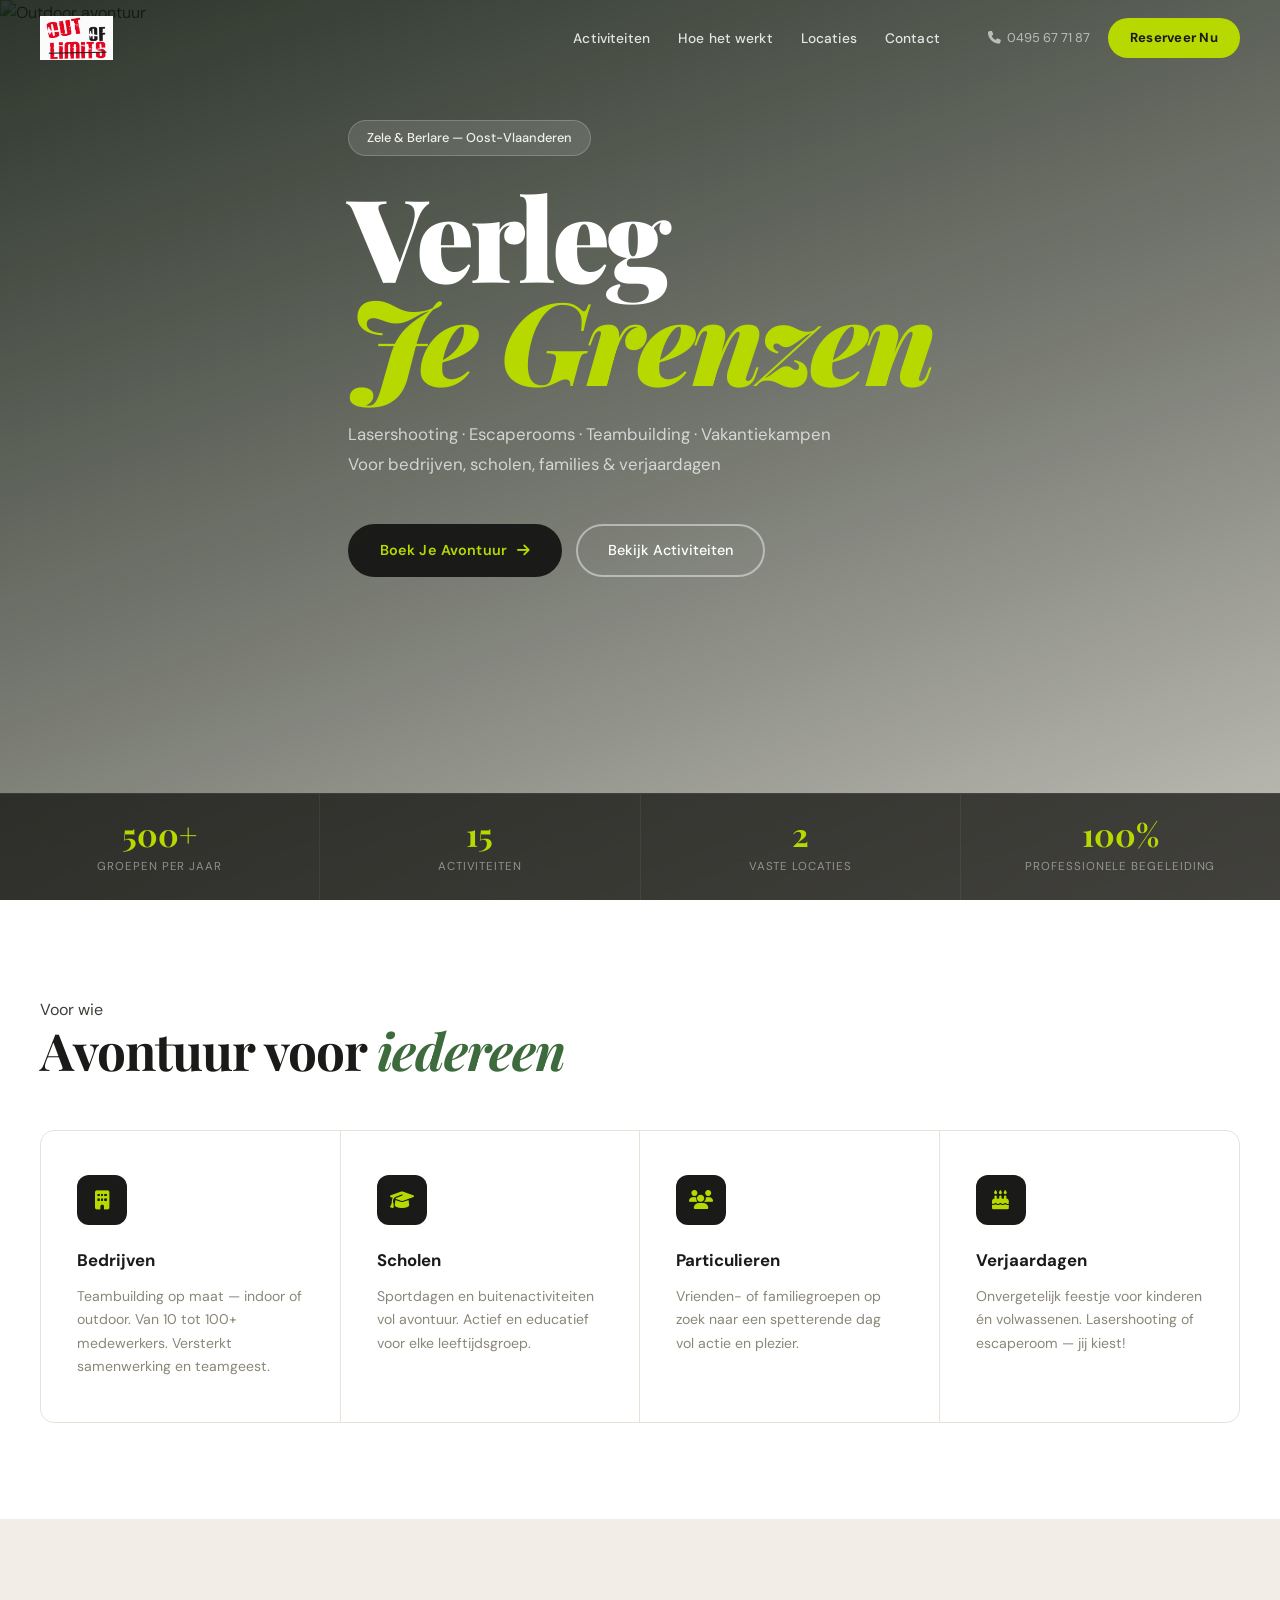
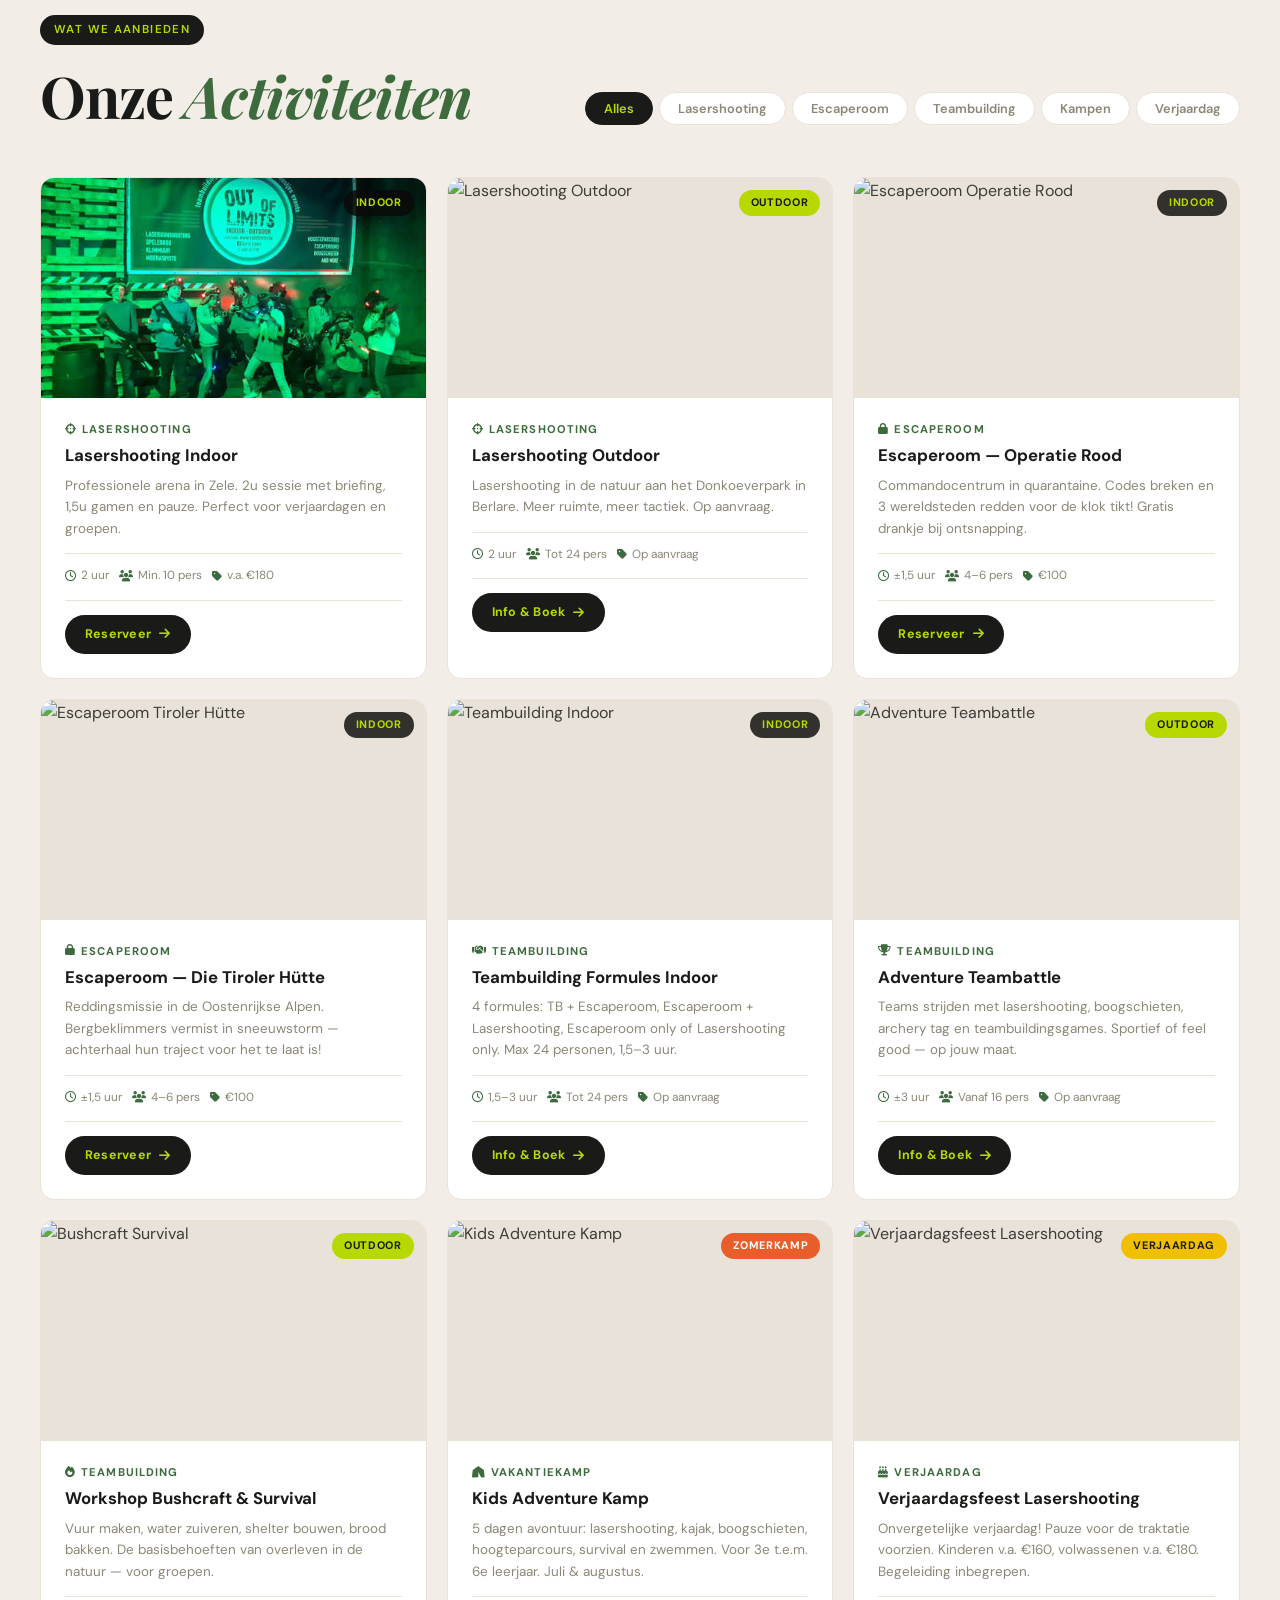
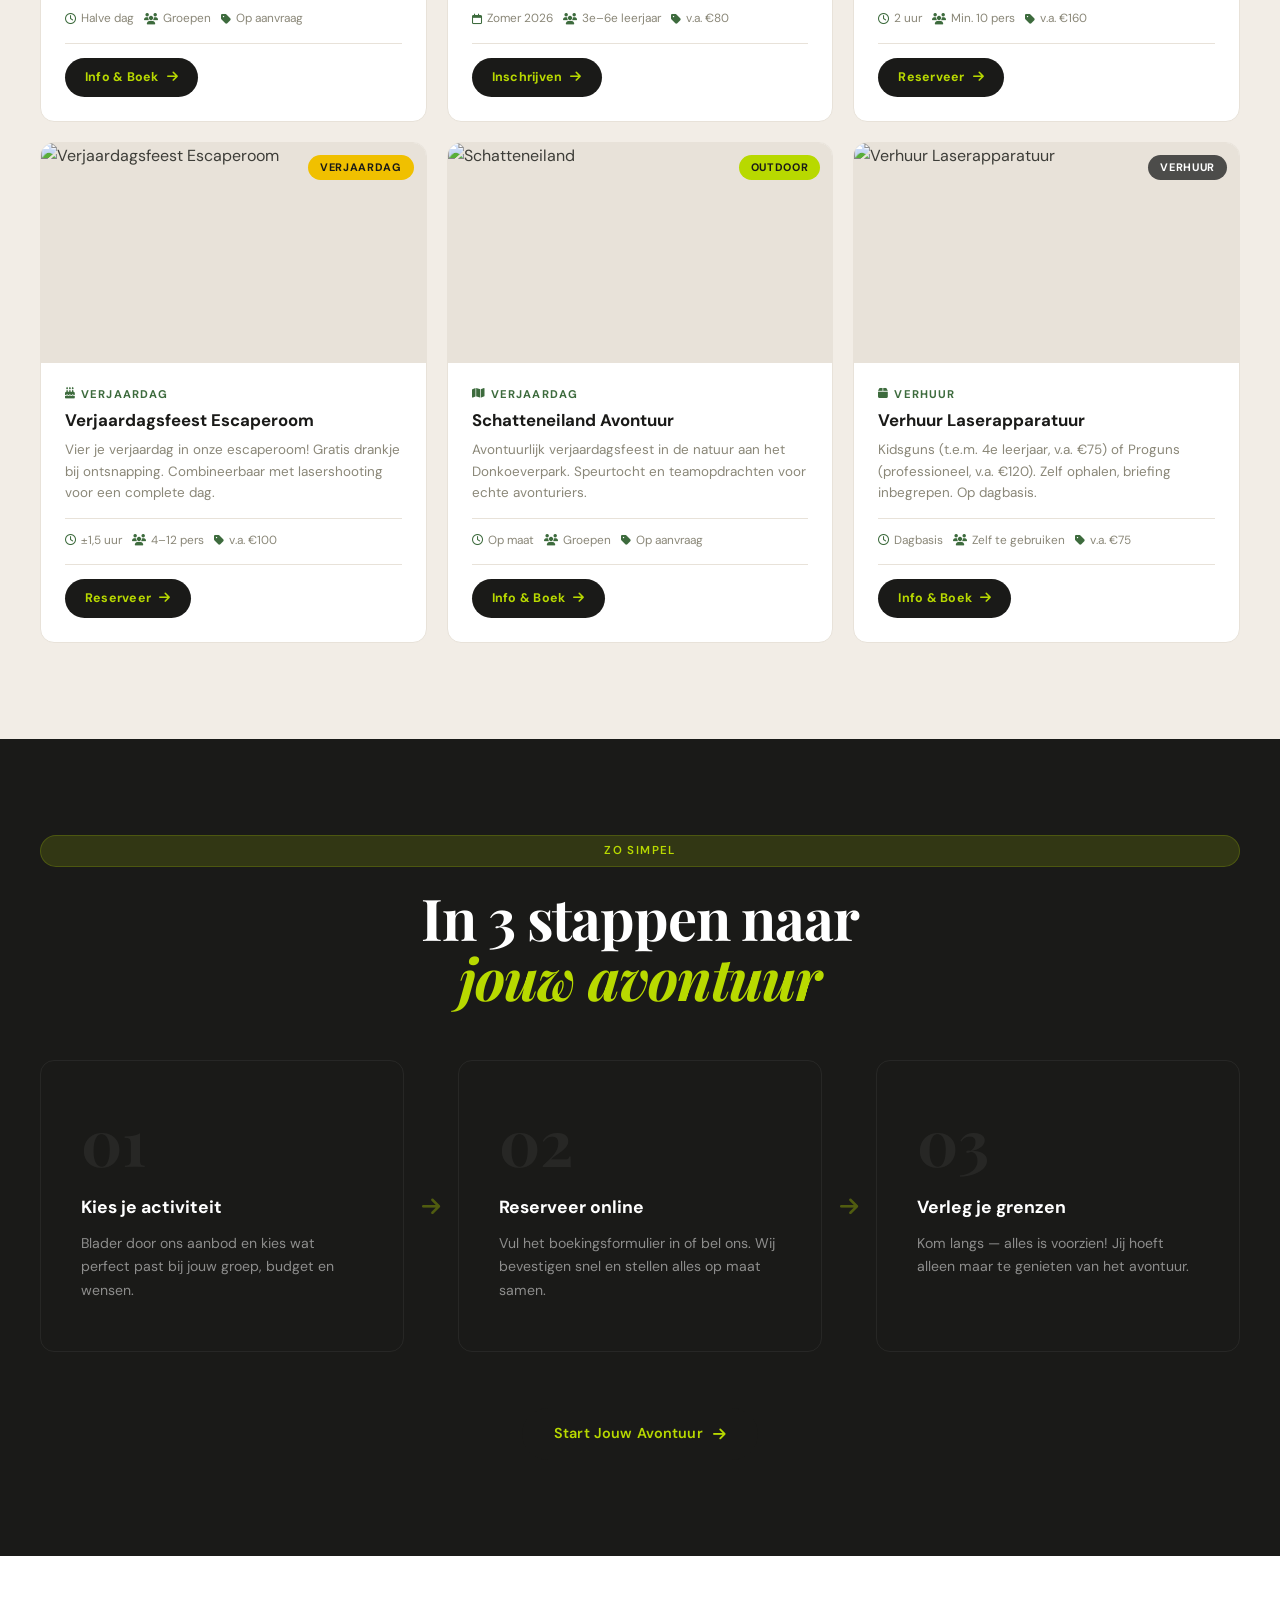
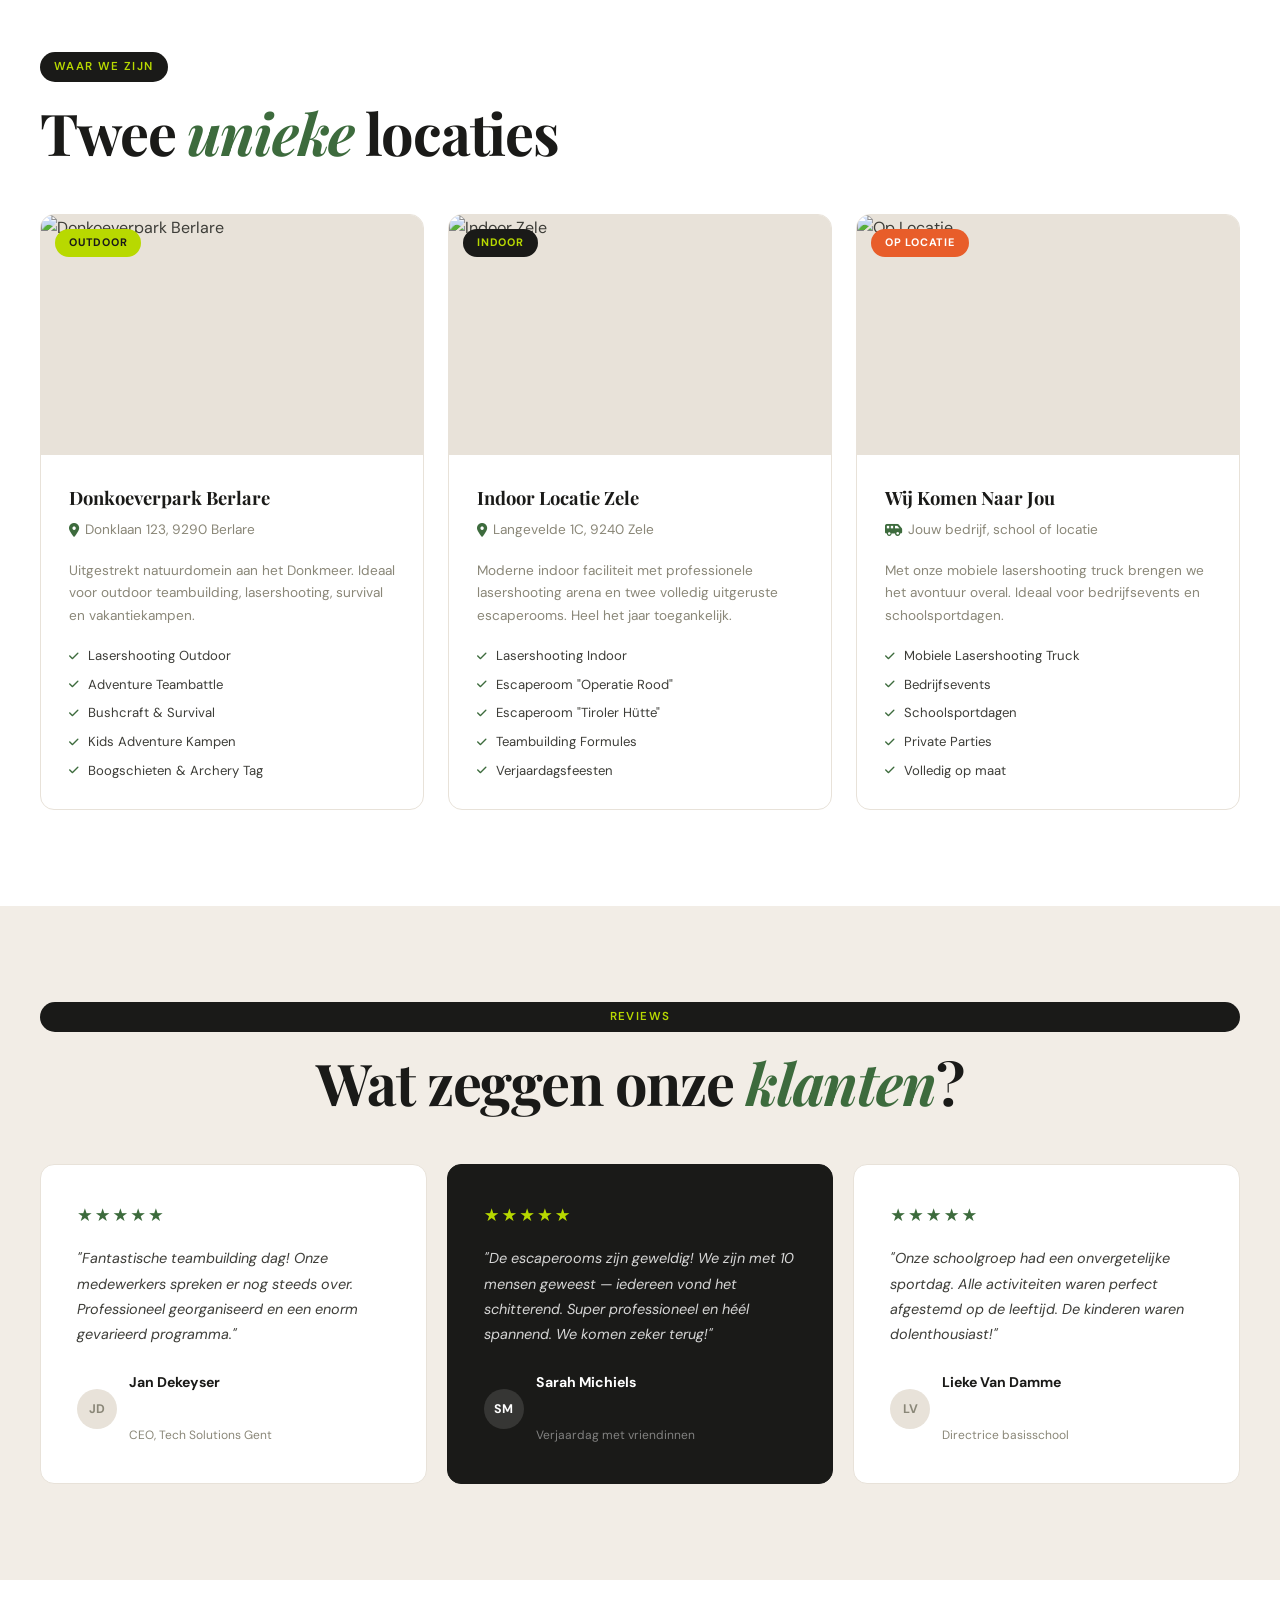
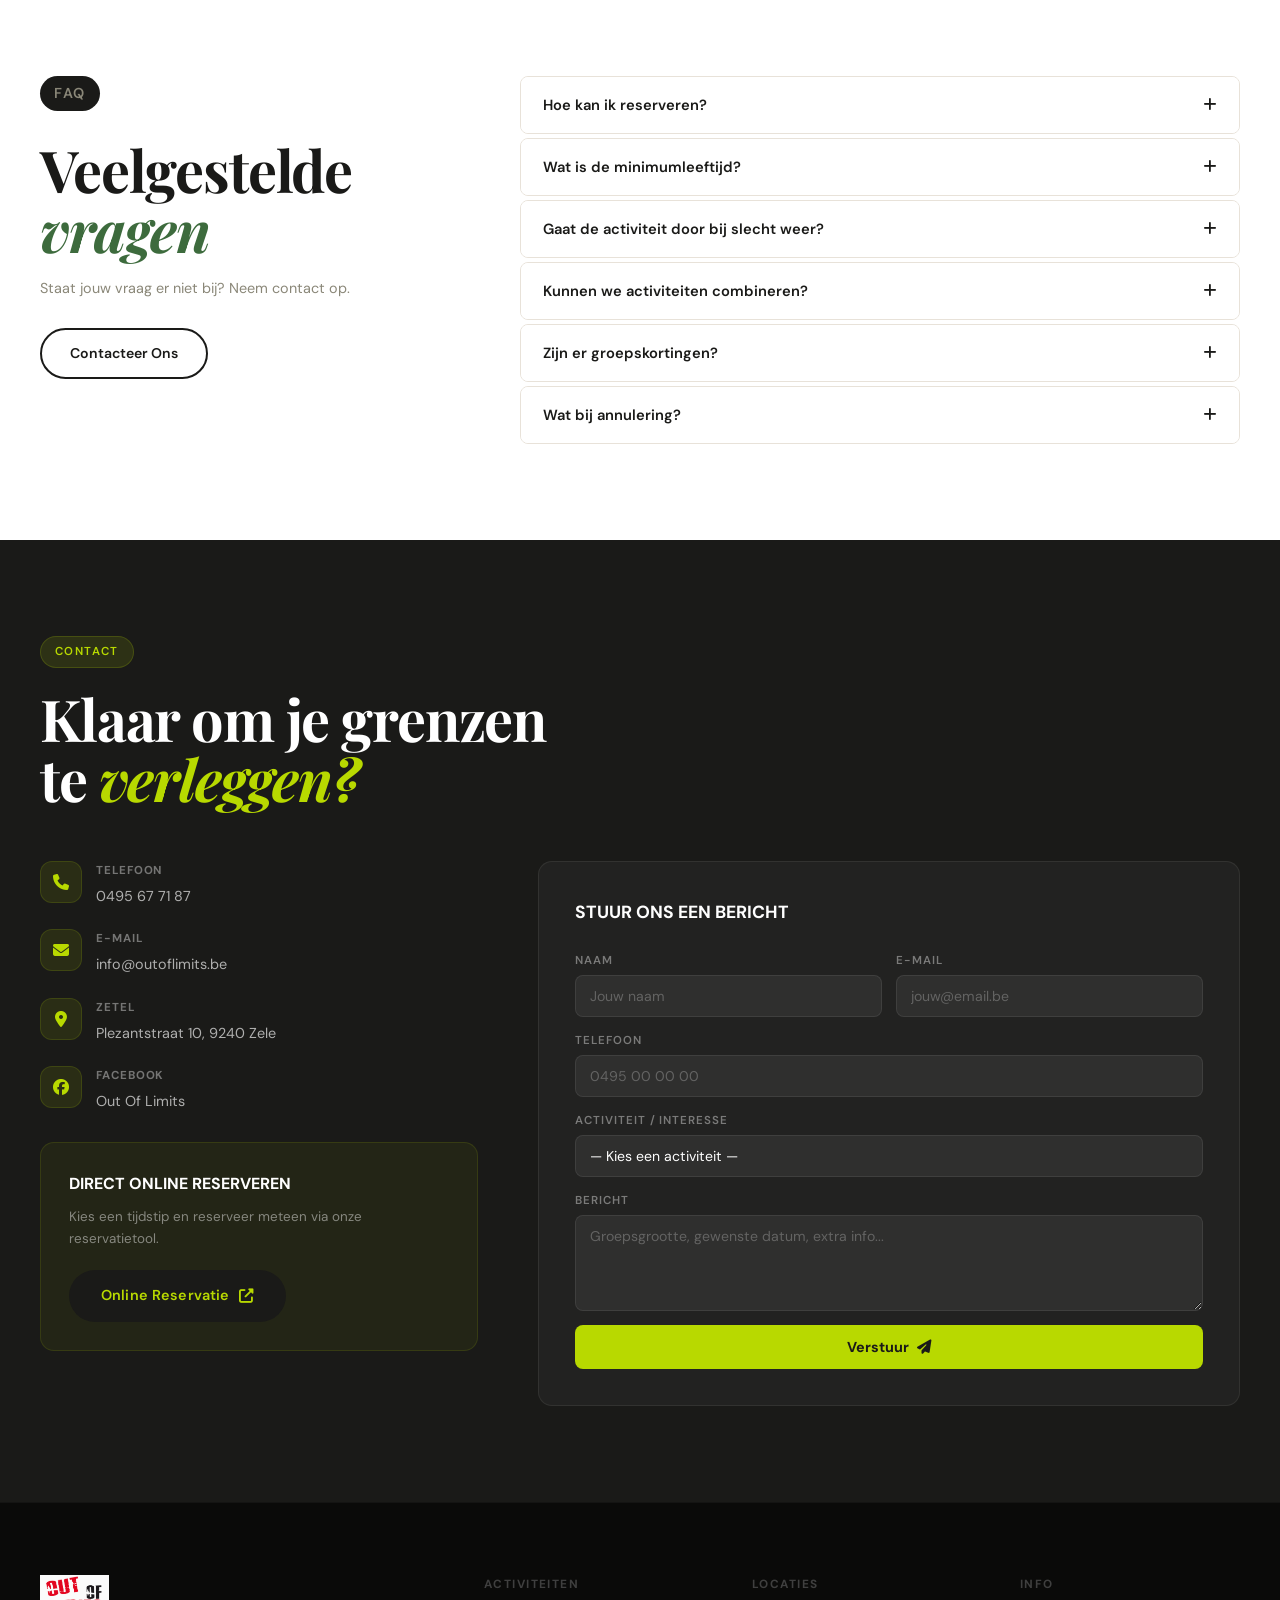
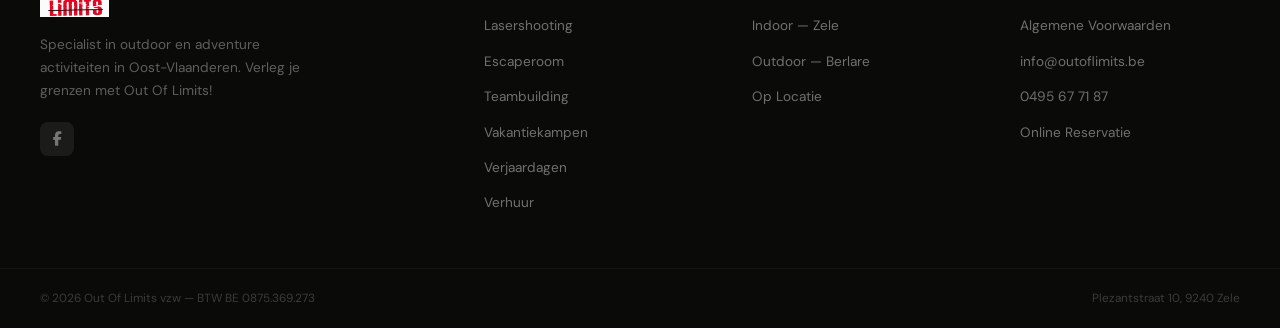
==== commit 4840b0b5: "Replace Lasershooting Indoor image with local file" ====
--- a/index.html
+++ b/index.html
@@ -125,7 +125,7 @@
 
         <article class="act-card" data-cat="lasershooting">
           <div class="act-img-wrap">
-            <img src="https://images.pexels.com/photos/31107770/pexels-photo-31107770.jpeg?auto=compress&cs=tinysrgb&w=700&h=480&fit=crop" alt="Lasershooting Indoor" loading="lazy" class="act-img">
+            <img src="laser-shooting-indoor.jpg" alt="Lasershooting Indoor" loading="lazy" class="act-img">
             <span class="act-tag indoor">Indoor</span>
           </div>
           <div class="act-info">
--- a/styles.css
+++ b/styles.css
@@ -769,7 +769,7 @@
 .fg input::placeholder, .fg textarea::placeholder { color:rgba(255,255,255,.25); }
 .fg input:focus, .fg select:focus, .fg textarea:focus { border-color:var(--lime); background:rgba(255,255,255,.09); }
 .fg select { cursor:pointer; }
-.fg select option { background:#1a1a18; color:var(--white); }
+.fg select option { background:var(--cream); color:var(--dark); }
 .fg textarea { resize:vertical; }
 .btn-submit {
   width:100%; background:var(--lime); color:var(--dark);
